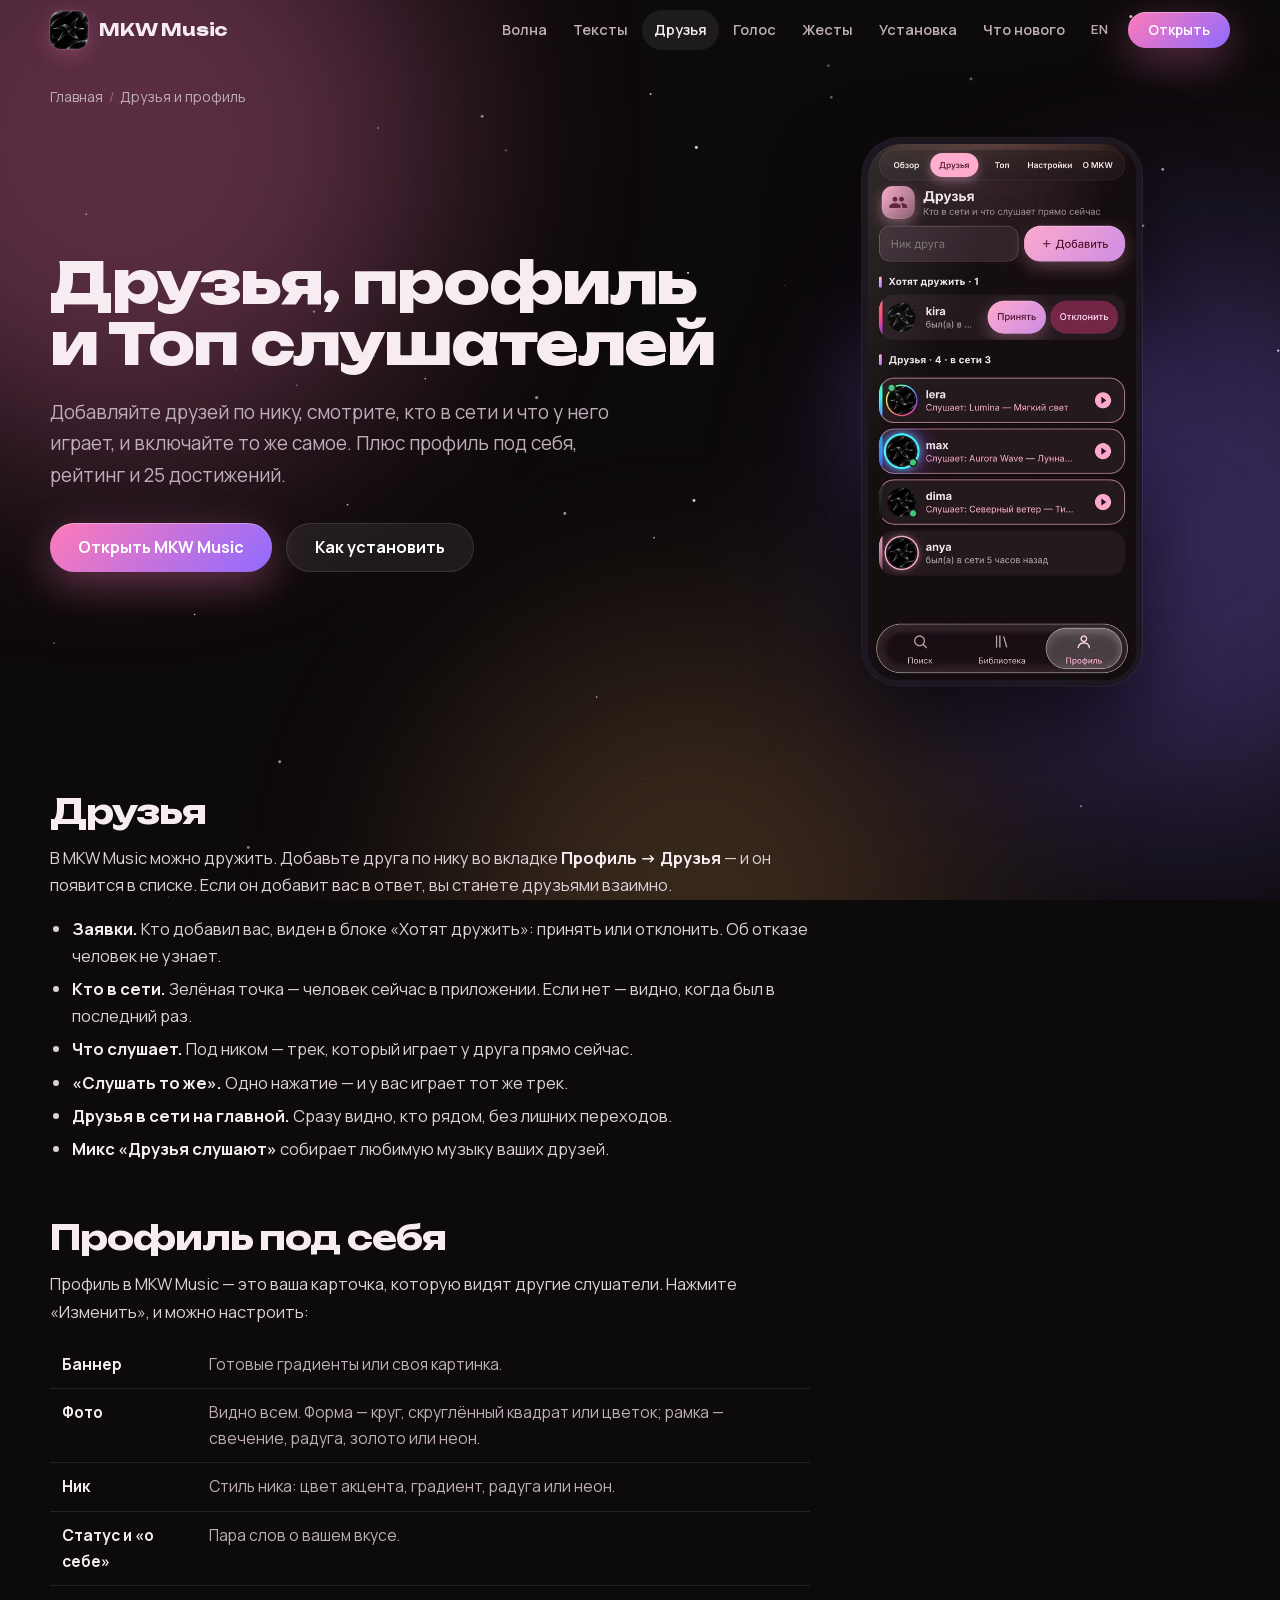
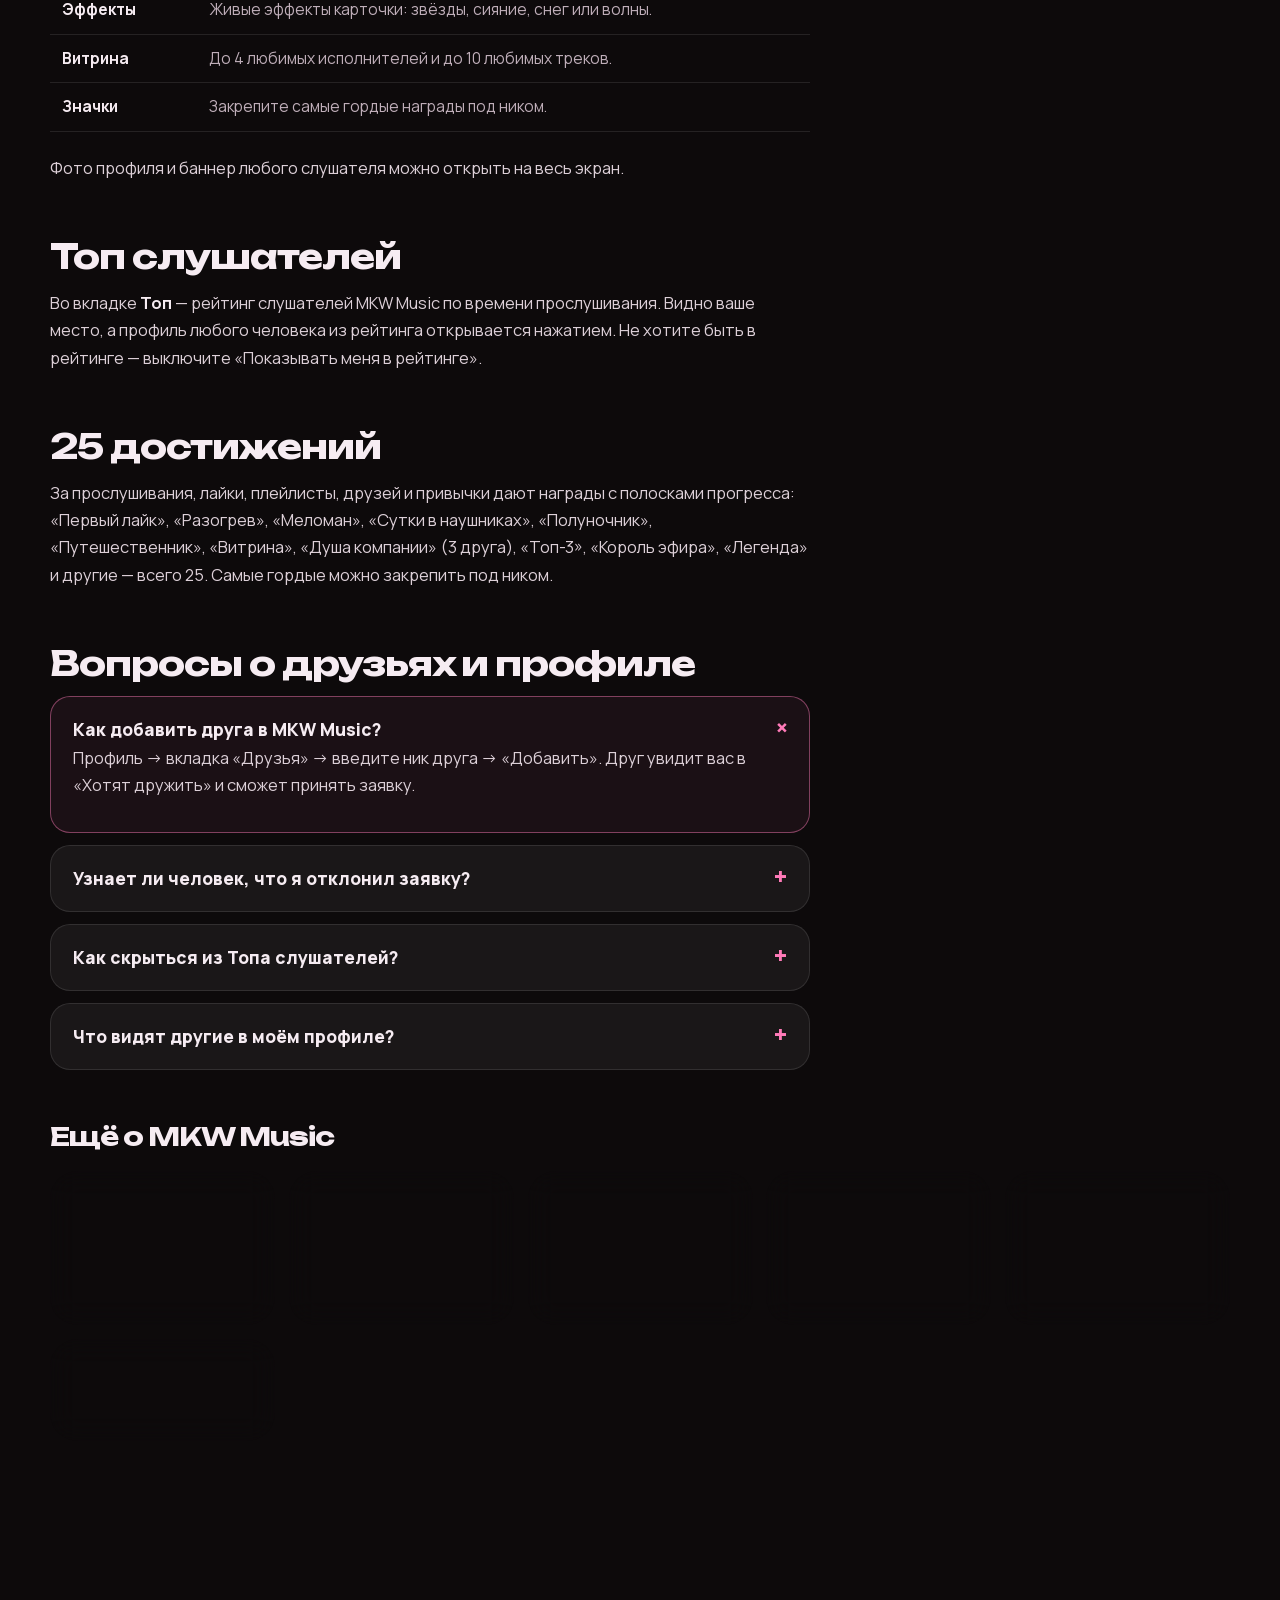
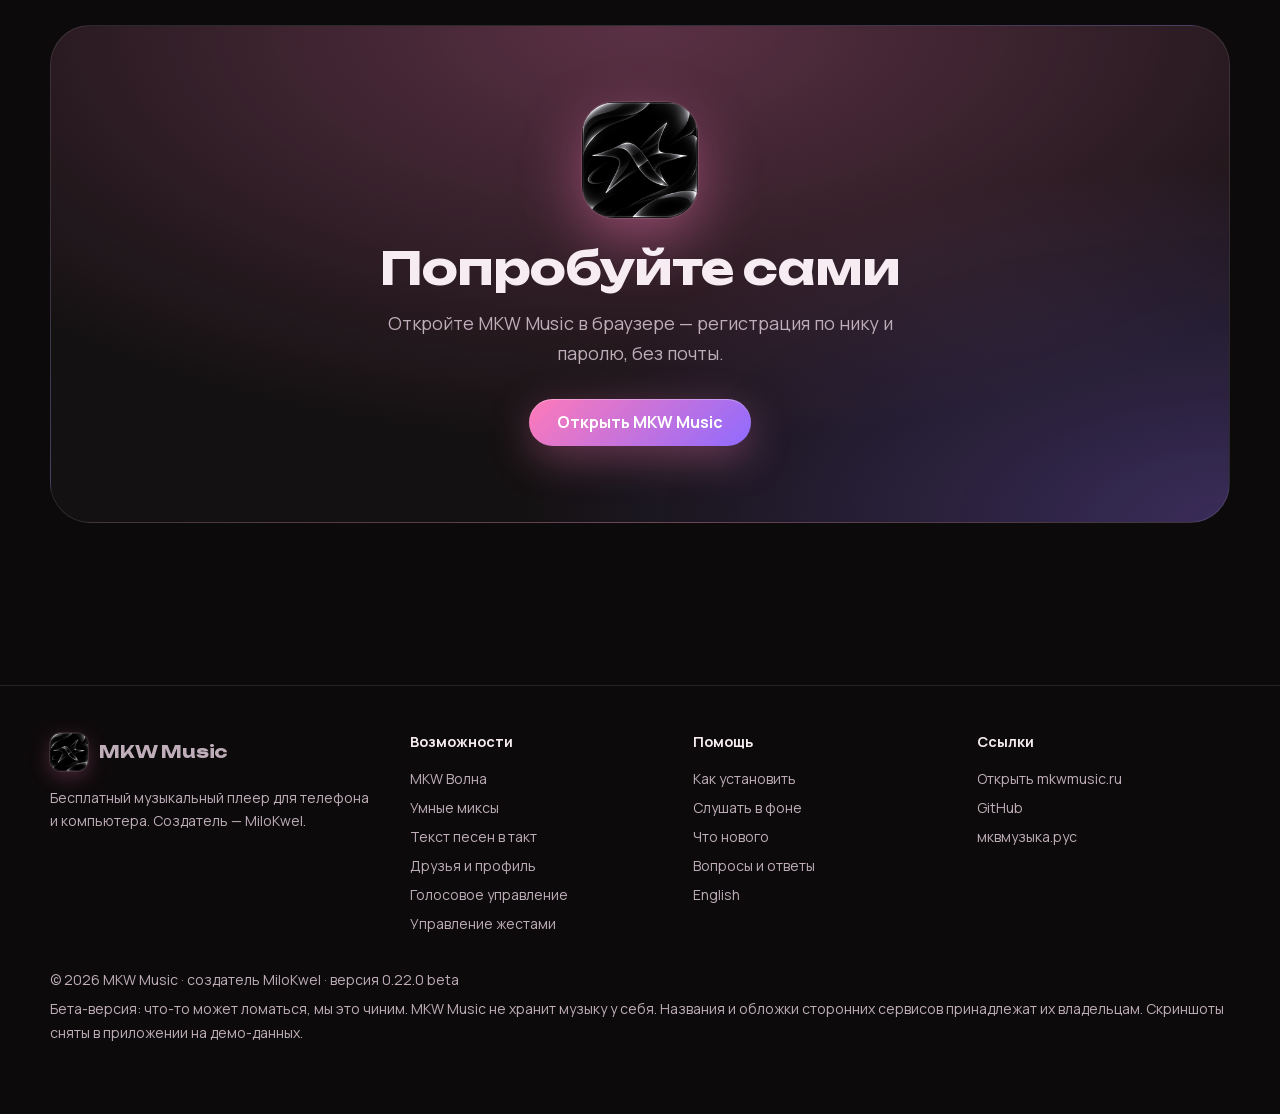
==== druzya/index.html @ 0c4b6061 "Промосайт под MKW Music 0.22: новые страницы, скриншоты и SEO - Главная переписана под версию 0.22: " ====
<!doctype html>
<html lang="ru">
<head>
<meta charset="utf-8">
<meta name="viewport" content="width=device-width,initial-scale=1,viewport-fit=cover">
<title>Друзья, профиль и Топ слушателей — слушайте вместе | MKW Music</title>
<meta name="description" content="Друзья в MKW Music: кто в сети и что слушает, «Слушать то же», заявки. Профиль с баннером, витриной и стилем ника, Топ слушателей и 25 достижений.">
<meta name="keywords" content="слушать музыку с друзьями, что слушают друзья, музыкальный профиль, рейтинг слушателей, достижения, MKW Music"><link rel="canonical" href="https://xn--80adpkcic0dzd.xn--p1acf/druzya/">
<meta name="robots" content="index,follow,max-image-preview:large,max-snippet:-1,max-video-preview:-1">
<meta name="author" content="MiloKwel">
<meta name="theme-color" content="#0d0a0b">
<meta name="color-scheme" content="dark">
<meta name="format-detection" content="telephone=no">
<meta property="og:type" content="article">
<meta property="og:site_name" content="MKW Music">
<meta property="og:title" content="Друзья, профиль и Топ слушателей — слушайте вместе | MKW Music">
<meta property="og:description" content="Друзья в MKW Music: кто в сети и что слушает, «Слушать то же», заявки. Профиль с баннером, витриной и стилем ника, Топ слушателей и 25 достижений.">
<meta property="og:url" content="https://xn--80adpkcic0dzd.xn--p1acf/druzya/">
<meta property="og:image" content="https://xn--80adpkcic0dzd.xn--p1acf/img/og.jpg">
<meta property="og:image:width" content="1200">
<meta property="og:image:height" content="630">
<meta property="og:image:alt" content="MKW Music — бесплатный музыкальный плеер">
<meta property="og:locale" content="ru_RU">
<meta name="twitter:card" content="summary_large_image">
<meta name="twitter:title" content="Друзья, профиль и Топ слушателей — слушайте вместе | MKW Music">
<meta name="twitter:description" content="Друзья в MKW Music: кто в сети и что слушает, «Слушать то же», заявки. Профиль с баннером, витриной и стилем ника, Топ слушателей и 25 достижений.">
<meta name="twitter:image" content="https://xn--80adpkcic0dzd.xn--p1acf/img/og.jpg">
<link rel="icon" href="/favicon.ico" sizes="48x48">
<link rel="icon" type="image/png" sizes="96x96" href="/img/fav-96.png">
<link rel="icon" type="image/png" sizes="192x192" href="/img/icon-192.png">
<link rel="apple-touch-icon" href="/apple-touch-icon.png">
<link rel="manifest" href="/site.webmanifest">
<link rel="preload" href="/fonts/unbounded-var.woff" as="font" type="font/woff" crossorigin>
<link rel="preload" href="/fonts/manrope-var.woff" as="font" type="font/woff" crossorigin>
<link rel="stylesheet" href="/site.css?v=3">
<script type="application/ld+json">{"@context":"https://schema.org","@graph":[{"@type":"Organization","@id":"https://mkwmusic.ru/#org","name":"MKW Music","alternateName":["МКВ Музыка","MKW Музыка"],"url":"https://mkwmusic.ru/","logo":{"@type":"ImageObject","url":"https://xn--80adpkcic0dzd.xn--p1acf/img/icon-512.png","width":512,"height":512},"sameAs":["https://xn--80adpkcic0dzd.xn--p1acf/","https://github.com/milokwela/MKW-Music"],"founder":{"@type":"Person","name":"MiloKwel"}},{"@type":"BreadcrumbList","itemListElement":[{"@type":"ListItem","position":1,"name":"Главная","item":"https://xn--80adpkcic0dzd.xn--p1acf/"},{"@type":"ListItem","position":2,"name":"Друзья и профиль","item":"https://xn--80adpkcic0dzd.xn--p1acf/druzya/"}]},{"@type":"WebPage","@id":"https://xn--80adpkcic0dzd.xn--p1acf/druzya/","url":"https://xn--80adpkcic0dzd.xn--p1acf/druzya/","name":"Друзья, профиль и Топ слушателей — слушайте вместе | MKW Music","inLanguage":"ru","isPartOf":{"@type":"WebSite","@id":"https://xn--80adpkcic0dzd.xn--p1acf/#site"},"about":{"@id":"https://mkwmusic.ru/#app"},"dateModified":"2026-11-02"},{"@type":"FAQPage","mainEntity":[{"@type":"Question","name":"Как добавить друга в MKW Music?","acceptedAnswer":{"@type":"Answer","text":"Профиль → вкладка «Друзья» → введите ник друга → «Добавить». Друг увидит вас в «Хотят дружить» и сможет принять заявку."}},{"@type":"Question","name":"Узнает ли человек, что я отклонил заявку?","acceptedAnswer":{"@type":"Answer","text":"Нет. Он просто пропадёт из ваших заявок."}},{"@type":"Question","name":"Как скрыться из Топа слушателей?","acceptedAnswer":{"@type":"Answer","text":"Во вкладке «Топ» выключите «Показывать меня в рейтинге»."}},{"@type":"Question","name":"Что видят другие в моём профиле?","acceptedAnswer":{"@type":"Answer","text":"Ник, фото, баннер, статус, «о себе», витрину любимых исполнителей и треков, статистику, награды, а также в сети ли вы и что слушаете. Лайки и история целиком не видны."}}]}]}</script>
</head>
<body>
<a class="skip" href="#content">К содержанию</a>
<canvas id="stars" aria-hidden="true"></canvas>
<div class="aurora" aria-hidden="true"><i></i><i></i><i></i></div>
<svg width="0" height="0" style="position:absolute" aria-hidden="true"><defs>
<symbol id="s-wave" viewBox="0 0 24 24"><path d="M3 12c2-5 4-5 6 0s4 5 6 0 4-5 6 0"/></symbol>
<symbol id="s-hand" viewBox="0 0 24 24"><path d="M8 13V5.5a1.5 1.5 0 0 1 3 0V11m0-4.5a1.5 1.5 0 0 1 3 0V11m0-3a1.5 1.5 0 0 1 3 0v6c0 4-2.5 6-5.5 6S6 18 5 15l-1-3a1.5 1.5 0 0 1 3-1l1 2"/></symbol>
<symbol id="s-search" viewBox="0 0 24 24"><circle cx="11" cy="11" r="6.5"/><path d="m16 16 5 5"/></symbol>
<symbol id="s-palette" viewBox="0 0 24 24"><path d="M12 3a9 9 0 1 0 0 18c1.5 0 2-1 1.5-2s0-2.5 1.5-2.5H17a4 4 0 0 0 4-4C21 6.5 17 3 12 3z"/><circle cx="7.5" cy="11" r="1"/><circle cx="11" cy="7.5" r="1"/><circle cx="15.5" cy="8.5" r="1"/></symbol>
<symbol id="s-heart" viewBox="0 0 24 24"><path d="M12 20s-8-4.8-8-10.5A4.5 4.5 0 0 1 12 7.3 4.5 4.5 0 0 1 20 9.5C20 15.2 12 20 12 20z"/></symbol>
<symbol id="s-heart-off" viewBox="0 0 24 24"><path d="M12 20s-8-4.8-8-10.5A4.5 4.5 0 0 1 12 7.3 4.5 4.5 0 0 1 20 9.5C20 15.2 12 20 12 20z"/><path d="M4 4l16 16"/></symbol>
<symbol id="s-next" viewBox="0 0 24 24"><path d="M6 5l9 7-9 7zM18 5v14"/></symbol>
<symbol id="s-prev" viewBox="0 0 24 24"><path d="M18 5l-9 7 9 7zM6 5v14"/></symbol>
<symbol id="s-up" viewBox="0 0 24 24"><path d="M7 11v9H4v-9zM7 11l4-7c1.5 0 2.5 1 2.5 2.5V9H19a2 2 0 0 1 2 2.3l-1 6A2 2 0 0 1 18 19H7"/></symbol>
<symbol id="s-down" viewBox="0 0 24 24"><path d="M7 13V4H4v9zM7 13l4 7c1.5 0 2.5-1 2.5-2.5V15H19a2 2 0 0 0 2-2.3l-1-6A2 2 0 0 0 18 5H7"/></symbol>
<symbol id="s-pause" viewBox="0 0 24 24"><path d="M8 5v14M16 5v14"/></symbol>
<symbol id="s-play" viewBox="0 0 24 24"><path d="M7 4.5l12 7.5-12 7.5z"/></symbol>
<symbol id="s-volm" viewBox="0 0 24 24"><path d="M4 9v6h4l5 4V5L8 9zM17 9.5a4 4 0 0 1 0 5"/></symbol>
<symbol id="s-volp" viewBox="0 0 24 24"><path d="M4 9v6h4l5 4V5L8 9zM16.5 8a5.5 5.5 0 0 1 0 8M19 5.5a9 9 0 0 1 0 13"/></symbol>
<symbol id="s-mic" viewBox="0 0 24 24"><rect x="9" y="3" width="6" height="12" rx="3"/><path d="M5 11a7 7 0 0 0 14 0M12 18v3"/></symbol>
<symbol id="s-user" viewBox="0 0 24 24"><circle cx="12" cy="8" r="4"/><path d="M4 21c1-4.5 4-6 8-6s7 1.5 8 6"/></symbol>
<symbol id="s-users" viewBox="0 0 24 24"><circle cx="9" cy="8" r="3.5"/><path d="M2.5 20c.8-3.8 3.3-5.5 6.5-5.5s5.7 1.7 6.5 5.5"/><circle cx="17" cy="9" r="2.8"/><path d="M16.5 14.5c2.8.2 4.4 1.9 5 5"/></symbol>
<symbol id="s-text" viewBox="0 0 24 24"><path d="M4 6h16M4 11h16M4 16h10"/><circle cx="18.5" cy="17.5" r="2.5"/><path d="M21 17.5V10"/></symbol>
<symbol id="s-trophy" viewBox="0 0 24 24"><path d="M8 4h8v5a4 4 0 0 1-8 0zM8 6H5a3 3 0 0 0 3 4M16 6h3a3 3 0 0 1-3 4M12 13v4M8.5 20h7M10 17h4"/></symbol>
<symbol id="s-sparkle" viewBox="0 0 24 24"><path d="M12 3l1.8 5.2L19 10l-5.2 1.8L12 17l-1.8-5.2L5 10l5.2-1.8zM19 16l.8 2.2L22 19l-2.2.8L19 22l-.8-2.2L16 19l2.2-.8z"/></symbol>
<symbol id="s-moon" viewBox="0 0 24 24"><path d="M20 14.5A8.5 8.5 0 1 1 9.5 4a7 7 0 0 0 10.5 10.5z"/></symbol>
<symbol id="s-voice" viewBox="0 0 24 24"><path d="M4 10v4M8 7v10M12 4v16M16 7v10M20 10v4"/></symbol>
<symbol id="s-share" viewBox="0 0 24 24"><circle cx="18" cy="5" r="2.5"/><circle cx="6" cy="12" r="2.5"/><circle cx="18" cy="19" r="2.5"/><path d="M8.2 10.8l7.6-4.4M8.2 13.2l7.6 4.4"/></symbol>
<symbol id="s-copy" viewBox="0 0 24 24"><rect x="8" y="8" width="12" height="12" rx="2.5"/><path d="M16 8V6a2 2 0 0 0-2-2H6a2 2 0 0 0-2 2v8a2 2 0 0 0 2 2h2"/></symbol>
<symbol id="s-down2" viewBox="0 0 24 24"><path d="M12 4v11M7 11l5 5 5-5M5 20h14"/></symbol>
<symbol id="s-arrow" viewBox="0 0 24 24"><path d="M5 12h14M13 6l6 6-6 6"/></symbol>
<symbol id="s-phone" viewBox="0 0 24 24"><rect x="6.5" y="2.5" width="11" height="19" rx="3"/><path d="M10.5 18.5h3"/></symbol>
<symbol id="s-desk" viewBox="0 0 24 24"><rect x="3" y="4" width="18" height="12" rx="2"/><path d="M8 20h8M12 16v4"/></symbol>
<symbol id="s-shazam" viewBox="0 0 24 24"><circle cx="12" cy="12" r="9"/><path d="M9 9.5c0-1.5 1.3-2.5 3-2.5M15 14.5c0 1.5-1.3 2.5-3 2.5M8 12h8"/></symbol>
<symbol id="s-bolt" viewBox="0 0 24 24"><path d="M13 3L5 13.5h6L10 21l8-10.5h-6z"/></symbol>
</defs></svg>
<header class="top" id="top">
  <div class="wrap bar">
    <a class="brand" href="/"><img src="/img/logo-128.webp" alt="" width="38" height="38">MKW Music</a>
    <button class="burger" type="button" aria-label="Меню" aria-expanded="false" aria-controls="mainnav"><svg viewBox="0 0 24 24"><path d="M4 7h16M4 12h16M4 17h16"/></svg></button>
    <nav class="main" id="mainnav" aria-label="Разделы"><a href="/volna/" class="">Волна</a><a href="/teksty-pesen/" class="">Тексты</a><a href="/druzya/" class="" aria-current=page>Друзья</a><a href="/golos/" class="hide-md">Голос</a><a href="/zhesty/" class="hide-md">Жесты</a><a href="/ustanovka/" class="">Установка</a><a href="/novoe/" class="">Что нового</a><a class="lang" href="/en/" hreflang="en" lang="en">EN</a><a class="btn sm" href="https://mkwmusic.ru">Открыть</a></nav>
  </div>
</header>
<main id="content">
<div class="wrap"><ol class="crumbs"><li><a href="/">Главная</a></li><li aria-current="page">Друзья и профиль</li></ol>
<div class="phero"><div><h1>Друзья, профиль и Топ слушателей</h1><p class="lead">Добавляйте друзей по нику, смотрите, кто в сети и что у него играет, и включайте то же самое. Плюс профиль под себя, рейтинг и 25 достижений.</p>
<div class="cta"><a class="btn" href="https://mkwmusic.ru">Открыть MKW Music</a><a class="btn ghost" href="/ustanovka/">Как установить</a></div></div>
<div class="vis"><div class="glow"></div><div class="ph "><img src="/img/friends.webp" alt="Друзья в MKW Music: заявки, кто в сети и что слушает" width="480" height="960" fetchpriority="high"></div></div></div>
<div class="prose">
<h2>Друзья</h2>
<p>В MKW Music можно дружить. Добавьте друга по нику во вкладке <b>Профиль → Друзья</b> — и он появится в списке. Если он добавит вас в ответ, вы станете друзьями взаимно.</p>
<ul>
<li><b>Заявки.</b> Кто добавил вас, виден в блоке «Хотят дружить»: принять или отклонить. Об отказе человек не узнает.</li>
<li><b>Кто в сети.</b> Зелёная точка — человек сейчас в приложении. Если нет — видно, когда был в последний раз.</li>
<li><b>Что слушает.</b> Под ником — трек, который играет у друга прямо сейчас.</li>
<li><b>«Слушать то же».</b> Одно нажатие — и у вас играет тот же трек.</li>
<li><b>Друзья в сети на главной.</b> Сразу видно, кто рядом, без лишних переходов.</li>
<li><b>Микс «Друзья слушают»</b> собирает любимую музыку ваших друзей.</li>
</ul>

<h2 id="profil">Профиль под себя</h2>
<p>Профиль в MKW Music — это ваша карточка, которую видят другие слушатели. Нажмите «Изменить», и можно настроить:</p>
<table><tbody>
<tr><td><b>Баннер</b></td><td>Готовые градиенты или своя картинка.</td></tr>
<tr><td><b>Фото</b></td><td>Видно всем. Форма — круг, скруглённый квадрат или цветок; рамка — свечение, радуга, золото или неон.</td></tr>
<tr><td><b>Ник</b></td><td>Стиль ника: цвет акцента, градиент, радуга или неон.</td></tr>
<tr><td><b>Статус и «о себе»</b></td><td>Пара слов о вашем вкусе.</td></tr>
<tr><td><b>Эффекты</b></td><td>Живые эффекты карточки: звёзды, сияние, снег или волны.</td></tr>
<tr><td><b>Витрина</b></td><td>До 4 любимых исполнителей и до 10 любимых треков.</td></tr>
<tr><td><b>Значки</b></td><td>Закрепите самые гордые награды под ником.</td></tr>
</tbody></table>
<p>Фото профиля и баннер любого слушателя можно открыть на весь экран.</p>

<h2 id="top">Топ слушателей</h2>
<p>Во вкладке <b>Топ</b> — рейтинг слушателей MKW Music по времени прослушивания. Видно ваше место, а профиль любого человека из рейтинга открывается нажатием. Не хотите быть в рейтинге — выключите «Показывать меня в рейтинге».</p>

<h2 id="dostizheniya">25 достижений</h2>
<p>За прослушивания, лайки, плейлисты, друзей и привычки дают награды с полосками прогресса: «Первый лайк», «Разогрев», «Меломан», «Сутки в наушниках», «Полуночник», «Путешественник», «Витрина», «Душа компании» (3 друга), «Топ-3», «Король эфира», «Легенда» и другие — всего 25. Самые гордые можно закрепить под ником.</p>

<h2>Вопросы о друзьях и профиле</h2>
<details open><summary>Как добавить друга в MKW Music?</summary><p>Профиль → вкладка «Друзья» → введите ник друга → «Добавить». Друг увидит вас в «Хотят дружить» и сможет принять заявку.</p></details>
<details><summary>Узнает ли человек, что я отклонил заявку?</summary><p>Нет. Он просто пропадёт из ваших заявок.</p></details>
<details><summary>Как скрыться из Топа слушателей?</summary><p>Во вкладке «Топ» выключите «Показывать меня в рейтинге».</p></details>
<details><summary>Что видят другие в моём профиле?</summary><p>Ник, фото, баннер, статус, «о себе», витрину любимых исполнителей и треков, статистику, награды, а также в сети ли вы и что слушаете. Лайки и история целиком не видны.</p></details></div></div>
<section style="padding-top:40px"><div class="wrap"><h2 style="font-size:26px">Ещё о MKW Music</h2><div class="rel"><a class="card" href="/volna/"><h3>MKW Волна</h3><p>Бесконечная музыка под ваш вкус и умные миксы</p></a><a class="card" href="/teksty-pesen/"><h3>Текст песен в такт</h3><p>Строки идут вместе с музыкой</p></a><a class="card" href="/golos/"><h3>Голосовое управление</h3><p>«MKW, следующая» — и трек переключён</p></a><a class="card" href="/zhesty/"><h3>Жесты</h3><p>Девять жестов камерой, без касаний</p></a><a class="card" href="/ustanovka/"><h3>Установка</h3><p>Android, iPhone и компьютер за минуту</p></a><a class="card" href="/novoe/"><h3>Что нового</h3><p>История всех обновлений</p></a></div></div></section>
<section><div class="wrap"><div class="final rv">
<img src="/img/icon-192.png" alt="Логотип MKW Music" width="116" height="116" loading="lazy">
<h2>Попробуйте сами</h2><p>Откройте MKW Music в браузере — регистрация по нику и паролю, без почты.</p>
<a class="btn" href="https://mkwmusic.ru">Открыть MKW Music</a></div></div></section>
</main>
<footer><div class="wrap">
  <div class="fgrid">
    <div><a class="brand" href="/"><img src="/img/logo-128.webp" alt="" width="38" height="38" loading="lazy">MKW Music</a>
      <div>Бесплатный музыкальный плеер для телефона и компьютера. Создатель — MiloKwel.</div></div>
    <div><b>Возможности</b><a href="/volna/">MKW Волна</a><a href="/volna/#miksy">Умные миксы</a><a href="/teksty-pesen/">Текст песен в такт</a><a href="/druzya/">Друзья и профиль</a><a href="/golos/">Голосовое управление</a><a href="/zhesty/">Управление жестами</a></div>
    <div><b>Помощь</b><a href="/ustanovka/">Как установить</a><a href="/ustanovka/#fon">Слушать в фоне</a><a href="/novoe/">Что нового</a><a href="/#faq">Вопросы и ответы</a><a href="/en/" hreflang="en" lang="en">English</a></div>
    <div><b>Ссылки</b><a href="https://mkwmusic.ru">Открыть mkwmusic.ru</a><a href="https://github.com/milokwela/MKW-Music" rel="noopener">GitHub</a><a href="/">мквмузыка.рус</a></div>
  </div>
  <div>© 2026 MKW Music · создатель MiloKwel · версия 0.22.0 beta</div>
  <div style="margin-top:6px">Бета-версия: что-то может ломаться, мы это чиним. MKW Music не хранит музыку у себя. Названия и обложки сторонних сервисов принадлежат их владельцам. Скриншоты сняты в приложении на демо-данных.</div>
</div></footer>
<script src="/site.js?v=3" defer></script>
</body>
</html>
---- site.css ----
@font-face{font-family:"Unbounded";src:url(/fonts/unbounded-var.woff) format("woff");font-weight:500 800;font-display:swap}
@font-face{font-family:"Manrope";src:url(/fonts/manrope-var.woff) format("woff");font-weight:400 800;font-display:swap}
:root{--bg:#0d0a0b;--bg2:#141016;--card:rgba(255,255,255,.055);--line:rgba(255,255,255,.1);--tx:#f6ecf2;--mut:#bfaeb9;--p:#ff7ab8;--p2:#8f6bff;--p3:#ffb36b;--ok:#52e0a0;--r:28px;--hd:"Unbounded","Manrope",system-ui,sans-serif;--bd:"Manrope",system-ui,-apple-system,"Segoe UI",Roboto,sans-serif}
*{box-sizing:border-box}
html{scroll-behavior:smooth;overflow-x:clip;scroll-padding-top:80px}
body{margin:0;background:var(--bg);color:var(--tx);font:16.5px/1.65 var(--bd);overflow-x:clip;-webkit-font-smoothing:antialiased;text-rendering:optimizeLegibility}
a{color:inherit}img{max-width:100%;display:block;height:auto}
::selection{background:rgba(255,122,184,.4)}
:focus-visible{outline:2px solid var(--p);outline-offset:3px;border-radius:8px}
.skip{position:absolute;left:-999px;top:8px;z-index:99;padding:10px 16px;border-radius:12px;background:var(--p);color:#1a0b12;font-weight:700}
.skip:focus{left:16px}
.wrap{width:min(1180px,100% - 32px);margin:0 auto}
#stars{position:fixed;inset:0;z-index:-2;width:100%;height:100%;pointer-events:none}
.aurora{position:fixed;inset:0;z-index:-1;overflow:hidden;pointer-events:none}
.aurora i{position:absolute;border-radius:50%;filter:blur(110px);opacity:.32;animation:drift 22s ease-in-out infinite}
.aurora i:nth-child(1){width:640px;height:640px;background:var(--p);left:-200px;top:-180px}
.aurora i:nth-child(2){width:560px;height:560px;background:var(--p2);right:-180px;top:28vh;animation-delay:-8s}
.aurora i:nth-child(3){width:520px;height:520px;background:var(--p3);left:34vw;bottom:-260px;opacity:.18;animation-delay:-14s}
@keyframes drift{50%{transform:translate(60px,-70px) scale(1.15)}}

/* шапка */
header.top{position:sticky;top:0;z-index:30;padding:10px 0;transition:background .3s,border-color .3s;border-bottom:1px solid transparent}
header.top.scrolled,header.top.open{background:rgba(13,10,11,.72);backdrop-filter:blur(18px) saturate(1.5);-webkit-backdrop-filter:blur(18px) saturate(1.5);border-color:var(--line)}
.bar{display:flex;align-items:center;justify-content:space-between;gap:12px}
.brand{display:flex;align-items:center;gap:11px;font-family:var(--hd);font-weight:700;font-size:17px;letter-spacing:-.2px;text-decoration:none;white-space:nowrap}
.brand img{width:38px;height:38px;border-radius:11px;box-shadow:0 0 0 1px var(--line),0 6px 20px rgba(255,122,184,.25)}
nav.main{display:flex;align-items:center;gap:2px}
nav.main a{padding:8px 12px;border-radius:999px;color:var(--mut);text-decoration:none;font-size:14.5px;font-weight:600;transition:background .2s,color .2s;white-space:nowrap}
nav.main a:hover,nav.main a[aria-current=page]{background:rgba(255,255,255,.07);color:var(--tx)}
nav.main a.lang{font-size:13px;letter-spacing:.5px}
.burger{display:none;width:44px;height:44px;border-radius:14px;border:1px solid var(--line);background:rgba(255,255,255,.05);color:var(--tx);align-items:center;justify-content:center;cursor:pointer}
.burger svg{width:22px;height:22px;stroke:currentColor;stroke-width:2;fill:none;stroke-linecap:round}
.btn{display:inline-flex;align-items:center;justify-content:center;gap:10px;padding:14px 28px;border-radius:999px;border:0;background:linear-gradient(135deg,var(--p),var(--p2));color:#fff;font:700 16px/1.2 var(--bd);text-decoration:none;cursor:pointer;box-shadow:0 12px 40px rgba(255,122,184,.35),inset 0 1px 0 rgba(255,255,255,.3);transition:transform .25s cubic-bezier(.3,1.4,.5,1),box-shadow .25s;position:relative;overflow:hidden}
nav.main a.btn{color:#fff;padding:10px 20px;margin-left:6px}
.btn::after{content:"";position:absolute;inset:0;background:linear-gradient(110deg,transparent 30%,rgba(255,255,255,.35) 50%,transparent 70%);transform:translateX(-120%);transition:transform .7s}
.btn:hover{transform:translateY(-3px) scale(1.03);box-shadow:0 18px 50px rgba(255,122,184,.5),inset 0 1px 0 rgba(255,255,255,.3)}
.btn:hover::after{transform:translateX(120%)}
.btn.ghost{background:rgba(255,255,255,.07);border:1px solid var(--line);box-shadow:none}
.btn.sm{padding:10px 20px;font-size:14px}
.btn svg{width:20px;height:20px;fill:none;stroke:currentColor;stroke-width:2;stroke-linecap:round;stroke-linejoin:round}

/* первый экран */
.hero{display:grid;grid-template-columns:1.05fr .95fr;gap:30px;align-items:center;padding:40px 0 70px;min-height:calc(100vh - 64px)}
.tag{display:inline-flex;align-items:center;gap:10px;padding:7px 16px;border-radius:999px;border:1px solid var(--line);background:rgba(255,255,255,.05);color:var(--mut);font-size:13.5px;font-weight:600;margin-bottom:22px;text-decoration:none}
.tag b{width:8px;height:8px;border-radius:50%;background:var(--ok);animation:ping 2s infinite;flex:none}
a.tag:hover{border-color:rgba(255,122,184,.5);color:var(--tx)}
@keyframes ping{0%{box-shadow:0 0 0 0 rgba(82,224,160,.7)}70%,100%{box-shadow:0 0 0 10px rgba(82,224,160,0)}}
h1,h2,h3{font-family:var(--hd);font-weight:700}
h1{font-size:clamp(32px,5vw,60px);line-height:1.06;margin:0 0 22px;letter-spacing:-1.5px;font-weight:800}
.g{background:linear-gradient(110deg,var(--p),var(--p3),var(--p2),var(--p));background-size:250% 100%;-webkit-background-clip:text;background-clip:text;color:transparent;animation:shine 7s linear infinite}
@keyframes shine{to{background-position:250% 0}}
.lead{font-size:19px;color:var(--mut);max-width:580px;margin:0}
.cta{display:flex;gap:14px;flex-wrap:wrap;margin-top:32px}
.facts{display:flex;gap:30px;flex-wrap:wrap;margin-top:40px}
.fact b{display:block;font-family:var(--hd);font-size:32px;line-height:1.1;background:linear-gradient(120deg,var(--p),var(--p3));-webkit-background-clip:text;background-clip:text;color:transparent}
.fact span{font-size:13.5px;color:var(--mut)}
.stage{position:relative;height:620px}
.glow{position:absolute;left:50%;top:50%;width:420px;height:420px;margin:-210px 0 0 -210px;border-radius:50%;background:radial-gradient(circle,rgba(255,122,184,.55),rgba(143,107,255,.25) 50%,transparent 70%);filter:blur(30px);animation:breathe 6s ease-in-out infinite;pointer-events:none}
@keyframes breathe{50%{transform:scale(1.18);opacity:.8}}
.ph{position:absolute;width:250px;border-radius:38px;border:6px solid #1d1721;background:#000;box-shadow:0 40px 90px rgba(0,0,0,.65),0 0 0 1px var(--line);overflow:hidden;transition:transform .5s cubic-bezier(.2,.8,.2,1)}
.ph img{width:100%;aspect-ratio:1/2;object-fit:cover}
.ph::after{content:"";position:absolute;inset:0;background:linear-gradient(115deg,rgba(255,255,255,.12),transparent 32%);pointer-events:none}
.stage .a{left:2%;top:80px;rotate:-8deg;animation:bob 8s ease-in-out infinite}
.stage .b{left:50%;margin-left:-125px;top:10px;z-index:3;animation:bob 8s ease-in-out -3s infinite}
.stage .c{right:2%;top:100px;rotate:8deg;animation:bob 8s ease-in-out -6s infinite}
@keyframes bob{50%{translate:0 -16px}}
.chip{position:absolute;z-index:5;padding:10px 16px;border-radius:18px;background:rgba(20,15,22,.74);border:1px solid var(--line);backdrop-filter:blur(14px);-webkit-backdrop-filter:blur(14px);font-size:14px;font-weight:700;box-shadow:0 14px 40px rgba(0,0,0,.45);animation:bob 6s ease-in-out infinite;white-space:nowrap}
.chip.c1{left:-2%;top:30px}.chip.c2{right:-2%;bottom:140px;animation-delay:-2s}.chip.c3{left:6%;bottom:60px;animation-delay:-4s}
.chip i{display:inline-block;width:8px;height:8px;border-radius:50%;background:var(--p);margin-right:8px}
.marq{border-block:1px solid var(--line);background:rgba(255,255,255,.03);overflow:hidden;padding:16px 0}
.marq div{display:flex;gap:52px;width:max-content;animation:marq 46s linear infinite}
.marq span{font-family:var(--hd);font-size:19px;font-weight:600;color:var(--mut);white-space:nowrap;display:flex;align-items:center;gap:52px}
.marq span::after{content:"";width:8px;height:8px;border-radius:50%;background:linear-gradient(135deg,var(--p),var(--p2))}
@keyframes marq{to{transform:translateX(-50%)}}

/* секции */
section{padding:92px 0}
.eyebrow{display:inline-block;font-size:12.5px;letter-spacing:2px;text-transform:uppercase;color:var(--p);font-weight:800;margin-bottom:12px}
h2{font-size:clamp(27px,4vw,46px);line-height:1.12;margin:0 0 16px;letter-spacing:-1px}
h3{letter-spacing:-.3px}
.sub{color:var(--mut);max-width:700px;margin:0 0 40px;font-size:18px}
.center{text-align:center}.center .sub{margin-left:auto;margin-right:auto}
.grid{display:grid;grid-template-columns:repeat(auto-fit,minmax(255px,1fr));gap:18px}
.card{position:relative;display:block;background:linear-gradient(160deg,rgba(255,255,255,.08),rgba(255,255,255,.025));border:1px solid var(--line);border-radius:var(--r);padding:26px;backdrop-filter:blur(14px);-webkit-backdrop-filter:blur(14px);transition:transform .35s cubic-bezier(.2,.8,.2,1),border-color .3s,box-shadow .3s;overflow:hidden;text-decoration:none}
.card::before{content:"";position:absolute;inset:-1px;background:radial-gradient(400px circle at var(--mx,50%) var(--my,0%),rgba(255,122,184,.18),transparent 45%);opacity:0;transition:opacity .3s;pointer-events:none}
.card:hover{transform:translateY(-6px);border-color:rgba(255,122,184,.5);box-shadow:0 24px 60px rgba(0,0,0,.4)}
.card:hover::before{opacity:1}
a.card h3::after{content:" →";color:var(--p);opacity:0;transition:opacity .25s}
a.card:hover h3::after{opacity:1}
.ic{width:52px;height:52px;border-radius:16px;display:grid;place-items:center;margin-bottom:16px;background:linear-gradient(135deg,rgba(255,122,184,.28),rgba(143,107,255,.28));border:1px solid var(--line)}
.sv{width:26px;height:26px;fill:none;stroke:var(--p);stroke-width:1.8;stroke-linecap:round;stroke-linejoin:round}
.card h3{margin:0 0 8px;font-size:19px}.card p{margin:0;color:var(--mut);font-size:15.5px}
.badge{display:inline-block;margin-left:6px;padding:2px 8px;border-radius:999px;font:700 11px/1.5 var(--bd);letter-spacing:.5px;background:rgba(255,179,107,.18);color:var(--p3);vertical-align:3px;text-transform:uppercase}
.split{display:grid;grid-template-columns:1fr 1fr;gap:64px;align-items:center}
.split.rev .vis{order:-1}
.list{padding:0;margin:22px 0 0;list-style:none}
.list li{padding:10px 0 10px 32px;position:relative;color:var(--mut)}
.list li b{color:var(--tx)}
.list li::before{content:"";position:absolute;left:4px;top:20px;width:10px;height:10px;border-radius:50%;background:linear-gradient(135deg,var(--p),var(--p2));box-shadow:0 0 14px rgba(255,122,184,.7)}
.more{display:inline-flex;align-items:center;gap:8px;margin-top:26px;color:var(--p);font-weight:700;text-decoration:none;border-bottom:1px solid rgba(255,122,184,.35);padding-bottom:2px}
.more:hover{border-color:var(--p)}
.vis{display:flex;justify-content:center;position:relative;min-height:300px}
.vis .ph{position:relative;width:280px}
.vis .glow{width:360px;height:360px;margin:-180px 0 0 -180px}
.duo{display:flex;justify-content:center;align-items:flex-start;position:relative}
.duo .ph{position:relative;width:240px}
.duo .ph+.ph{margin-left:-40px;margin-top:60px;rotate:6deg}
.duo .ph:first-of-type{rotate:-5deg;z-index:2}
.eq{display:inline-flex;gap:5px;height:30px;align-items:flex-end;margin-left:14px;vertical-align:middle}
.eq i{width:6px;background:linear-gradient(180deg,var(--p),var(--p2));border-radius:3px;animation:eq 1.1s ease-in-out infinite}
.eq i:nth-child(2){animation-delay:-.3s}.eq i:nth-child(3){animation-delay:-.6s}.eq i:nth-child(4){animation-delay:-.15s}.eq i:nth-child(5){animation-delay:-.45s}
@keyframes eq{0%,100%{height:8px}50%{height:30px}}
.gest{display:grid;grid-template-columns:repeat(3,1fr);gap:12px;margin-top:6px}
.gi{border:1px solid var(--line);border-radius:22px;padding:18px 10px;text-align:center;background:rgba(255,255,255,.04);transition:transform .3s,border-color .3s,background .3s}
.gi:hover{transform:translateY(-5px) scale(1.03);border-color:rgba(255,122,184,.55);background:rgba(255,122,184,.08)}
.gi .sv{width:32px;height:32px;margin:0 auto 10px;display:block;animation:wiggle 3.2s ease-in-out infinite}
.gi:nth-child(2n) .sv{animation-delay:-1s}.gi:nth-child(3n) .sv{animation-delay:-2s}
@keyframes wiggle{0%,100%{transform:rotate(-6deg) scale(1)}50%{transform:rotate(8deg) scale(1.15)}}
.gi b{display:block;font-size:15px}.gi span{font-size:13px;color:var(--mut)}
.say{display:flex;flex-wrap:wrap;gap:10px;margin-top:22px}
.say span{padding:9px 16px;border-radius:999px;border:1px solid var(--line);background:rgba(255,255,255,.05);font-weight:600;font-size:14.5px}
.say span::before{content:"«";color:var(--p)}.say span::after{content:"»";color:var(--p)}
.gal{display:flex;gap:24px;overflow-x:auto;scroll-snap-type:x mandatory;padding:20px 16px 40px;scrollbar-width:thin;scrollbar-color:var(--p) transparent;-webkit-overflow-scrolling:touch}
@media(min-width:1212px){.gal{padding-left:calc((100vw - 1180px)/2);padding-right:calc((100vw - 1180px)/2)}}
.slide{flex:none;width:236px;scroll-snap-align:center;text-align:center;margin:0}
.slide .ph{position:relative;width:236px}
.slide:hover .ph{transform:translateY(-10px) rotate(-1.5deg)}
.slide figcaption{margin:16px 0 0;font-weight:800}.slide small{display:block;color:var(--mut);font-weight:500;font-size:13.5px}
.gal-nav{display:flex;gap:10px;justify-content:flex-end;margin-top:-8px}
.gal-nav button{width:46px;height:46px;border-radius:50%;border:1px solid var(--line);background:rgba(255,255,255,.06);color:var(--tx);font-size:20px;cursor:pointer}
.gal-nav button:hover{border-color:var(--p)}
.themes{display:flex;justify-content:center;gap:34px;flex-wrap:wrap}
.themes figure{margin:0;text-align:center;transition:transform .4s}
.themes figure:nth-child(1){transform:rotate(-4deg)}.themes figure:nth-child(3){transform:rotate(4deg)}
.themes figure:hover{transform:translateY(-12px) rotate(0)}
.themes .ph{position:relative;width:220px}
.themes figcaption{margin:14px 0 0;font-weight:800}
.win{max-width:1060px;margin:0 auto;border-radius:20px;overflow:hidden;border:1px solid var(--line);background:#16101a;box-shadow:0 50px 120px rgba(0,0,0,.65),0 0 100px rgba(255,122,184,.12);transition:transform .4s cubic-bezier(.2,.8,.2,1)}
.win .tb{display:flex;align-items:center;gap:8px;padding:12px 16px;background:#1d1621;border-bottom:1px solid var(--line)}
.win .tb i{width:12px;height:12px;border-radius:50%;background:#ff5f57;flex:none}.win .tb i:nth-child(2){background:#febc2e}.win .tb i:nth-child(3){background:#28c840}
.win .tb span{margin-left:14px;flex:1;max-width:340px;padding:5px 14px;border-radius:999px;background:rgba(255,255,255,.07);font-size:13px;color:var(--mut)}
.win img{width:100%;aspect-ratio:1366/820;object-fit:cover}
.tabs{display:flex;justify-content:center;gap:8px;flex-wrap:wrap;margin:0 0 26px}
.tabs button{padding:10px 18px;border-radius:999px;border:1px solid var(--line);background:rgba(255,255,255,.05);color:var(--mut);font:700 14.5px var(--bd);cursor:pointer;transition:.2s}
.tabs button[aria-selected=true]{background:linear-gradient(135deg,var(--p),var(--p2));color:#fff;border-color:transparent}
.steps{counter-reset:s}
.steps .card{padding-top:34px}
.steps .card::after{counter-increment:s;content:counter(s);position:absolute;right:20px;top:4px;font:800 80px/1 var(--hd);color:rgba(255,255,255,.05)}
.steps .card a{color:var(--p)}
details{border:1px solid var(--line);border-radius:20px;padding:18px 22px;background:var(--card);margin-bottom:12px;transition:border-color .3s,background .3s}
details[open]{border-color:rgba(255,122,184,.45);background:rgba(255,122,184,.06)}
summary{cursor:pointer;font-weight:800;font-size:17.5px;list-style:none;display:flex;justify-content:space-between;gap:16px}
summary::-webkit-details-marker{display:none}
summary::after{content:"+";font-size:24px;line-height:1;color:var(--p);transition:transform .3s;flex:none}
details[open] summary::after{transform:rotate(45deg)}
details p{color:var(--mut);margin:12px 0 0}
details p a{color:var(--p)}

/* что нового */
.tl{position:relative;margin:0;padding:0;list-style:none}
.tl>li{position:relative;padding:0 0 30px 34px}
.tl>li::before{content:"";position:absolute;left:7px;top:10px;bottom:-10px;width:2px;background:linear-gradient(var(--p),rgba(143,107,255,.2))}
.tl>li:last-child::before{display:none}
.tl>li::after{content:"";position:absolute;left:0;top:6px;width:16px;height:16px;border-radius:50%;background:var(--bg);border:3px solid var(--p);box-shadow:0 0 16px rgba(255,122,184,.6)}
.tl h3{margin:0;font-size:20px}.tl time{color:var(--mut);font-size:14px;font-weight:600}
.tl ul{margin:10px 0 0;padding-left:20px;color:var(--mut)}
.tl ul li{margin:4px 0}
.tl .fx{margin-top:8px;font-size:14.5px;color:var(--mut)}
.tl .fx b{color:var(--ok);font-weight:700}
.vtag{display:inline-block;padding:2px 10px;margin-left:8px;border-radius:999px;font:700 12px/1.6 var(--bd);background:rgba(82,224,160,.15);color:var(--ok);vertical-align:4px}

/* поделиться */
.share{display:grid;grid-template-columns:1.1fr .9fr;gap:24px;align-items:stretch}
.share .card{padding:30px}
.sh-btns{display:flex;flex-wrap:wrap;gap:10px;margin-top:20px}
.sh-btns a,.sh-btns button{display:inline-flex;align-items:center;gap:8px;padding:11px 18px;border-radius:999px;border:1px solid var(--line);background:rgba(255,255,255,.06);color:var(--tx);font:700 14.5px var(--bd);text-decoration:none;cursor:pointer;transition:.2s}
.sh-btns a:hover,.sh-btns button:hover{border-color:var(--p);background:rgba(255,122,184,.1)}
.copybox{margin-top:16px;padding:16px 18px;border-radius:18px;border:1px dashed rgba(255,255,255,.2);background:rgba(0,0,0,.25);color:var(--mut);font-size:15px}
.final{text-align:center;border-radius:40px;padding:76px 24px;border:1px solid var(--line);background:radial-gradient(120% 140% at 50% 0%,rgba(255,122,184,.3),transparent 60%),radial-gradient(100% 120% at 100% 100%,rgba(143,107,255,.3),transparent 60%),rgba(255,255,255,.03);overflow:hidden}
.final img{width:116px;height:116px;border-radius:28%;margin:0 auto 24px;box-shadow:0 0 0 1px var(--line),0 20px 60px rgba(255,122,184,.45);animation:bob 6s ease-in-out infinite}
.final p{color:var(--mut);max-width:560px;margin:0 auto 30px;font-size:18px}
.creator{display:flex;gap:24px;align-items:center;flex-wrap:wrap;margin-top:56px;padding:26px;border-radius:var(--r);border:1px solid var(--line);background:var(--card)}
.creator img{width:80px;height:80px;border-radius:28%}
.creator h3{margin:0 0 6px;font-size:22px}.creator p{margin:0;color:var(--mut)}
.creator a{color:var(--p)}

/* страницы-статьи */
.crumbs{display:flex;flex-wrap:wrap;gap:6px;margin:24px 0 0;padding:0;list-style:none;font-size:14px;color:var(--mut)}
.crumbs li+li::before{content:"/";margin-right:6px;opacity:.5}
.crumbs a{text-decoration:none}.crumbs a:hover{color:var(--tx)}
.phero{display:grid;grid-template-columns:1.2fr .8fr;gap:40px;align-items:center;padding:30px 0 50px}
.phero h1{font-size:clamp(32px,5vw,58px)}
.prose{max-width:760px}
.prose h2{font-size:clamp(24px,3.2vw,34px);margin:56px 0 14px}
.prose h3{font-size:20px;margin:30px 0 8px}
.prose p,.prose li{color:#ddd0d8}
.prose p{margin:0 0 16px}
.prose a{color:var(--p)}
.prose ul,.prose ol{padding-left:22px;margin:0 0 18px}
.prose li{margin:6px 0}
.prose b,.prose strong{color:var(--tx)}
.prose table{width:100%;border-collapse:collapse;margin:8px 0 22px;font-size:15.5px}
.prose th,.prose td{text-align:left;padding:11px 12px;border-bottom:1px solid var(--line);vertical-align:top}
.prose th{color:var(--tx);font-weight:800}
.prose td{color:var(--mut)}
.note{padding:16px 20px;border-radius:18px;border:1px solid rgba(255,179,107,.35);background:rgba(255,179,107,.08);color:#f0dccd;margin:20px 0}
.pgrid{display:grid;grid-template-columns:1fr 300px;gap:56px;align-items:start}
.aside{position:sticky;top:90px;display:flex;flex-direction:column;gap:20px;align-items:center}
.aside .ph{position:relative;width:260px}
.rel{display:grid;grid-template-columns:repeat(auto-fit,minmax(220px,1fr));gap:14px;margin-top:20px}
.rel .card{padding:20px}.rel .card h3{font-size:17px}.rel .card p{font-size:14.5px}
.os{display:grid;grid-template-columns:repeat(auto-fit,minmax(260px,1fr));gap:18px;margin:10px 0 20px}
.os .card ol{margin:10px 0 0;padding-left:20px;color:var(--mut)}
.os .card li{margin:6px 0}

footer{padding:44px 0 70px;color:var(--mut);font-size:14px;border-top:1px solid var(--line);margin-top:70px}
.fgrid{display:grid;grid-template-columns:1.3fr repeat(3,1fr);gap:30px;margin-bottom:30px}
.fgrid b{display:block;color:var(--tx);margin-bottom:10px;font-size:14.5px}
.fgrid a{display:block;text-decoration:none;padding:3px 0}.fgrid a:hover{color:var(--tx)}
.fgrid .brand{margin-bottom:12px;display:flex}
.js .rv{opacity:0;transform:translateY(36px);transition:opacity .9s cubic-bezier(.2,.8,.2,1),transform .9s cubic-bezier(.2,.8,.2,1)}
.js .rv.in{opacity:1;transform:none}
.js .rv.d1{transition-delay:.1s}.js .rv.d2{transition-delay:.2s}
.toast{position:fixed;left:50%;bottom:24px;z-index:60;transform:translate(-50%,30px);opacity:0;padding:12px 20px;border-radius:999px;background:#241b27;border:1px solid var(--line);font-weight:700;transition:.3s;pointer-events:none}
.toast.on{opacity:1;transform:translate(-50%,0)}

@media(max-width:1060px){nav.main a.hide-md{display:none}}
@media(max-width:900px){
  .burger{display:inline-flex}
  nav.main{position:fixed;left:12px;right:12px;top:66px;flex-direction:column;align-items:stretch;gap:4px;padding:12px;border-radius:24px;background:#161118;border:1px solid var(--line);box-shadow:0 30px 80px rgba(0,0,0,.6);transform:translateY(-12px);opacity:0;visibility:hidden;transition:.25s}
  header.top.open nav.main{transform:none;opacity:1;visibility:visible}
  nav.main a,nav.main a.hide-md{display:block;padding:12px 16px;font-size:16px}
  nav.main a.btn{margin:6px 0 0;text-align:center;justify-content:center;display:flex}
  .hero,.split,.phero,.pgrid,.share{grid-template-columns:1fr;gap:40px}
  .split.rev .vis{order:0}
  .hero{min-height:0;padding-top:24px}
  .stage{height:420px}
  .stage .ph{width:168px;border-radius:28px;border-width:5px}.stage .b{margin-left:-84px}
  .vis .ph{width:230px}
  .duo .ph{width:190px}
  section{padding:66px 0}
  .gest{grid-template-columns:repeat(2,1fr)}
  .chip{display:none}
  .themes{gap:16px}.themes .ph{width:160px;border-radius:28px}
  .themes figure:nth-child(1),.themes figure:nth-child(3){transform:none}
  .aside{position:static}
  .fgrid{grid-template-columns:1fr 1fr}
  .fgrid>div:first-child{grid-column:1/-1}
}
@media(max-width:420px){.stage{height:360px}.stage .ph{width:140px}.stage .b{margin-left:-70px}.facts{gap:20px}.fact b{font-size:26px}.themes .ph{width:140px}}
@media(prefers-reduced-motion:reduce){*{animation:none!important;transition:none!important}.js .rv{opacity:1;transform:none}html{scroll-behavior:auto}}
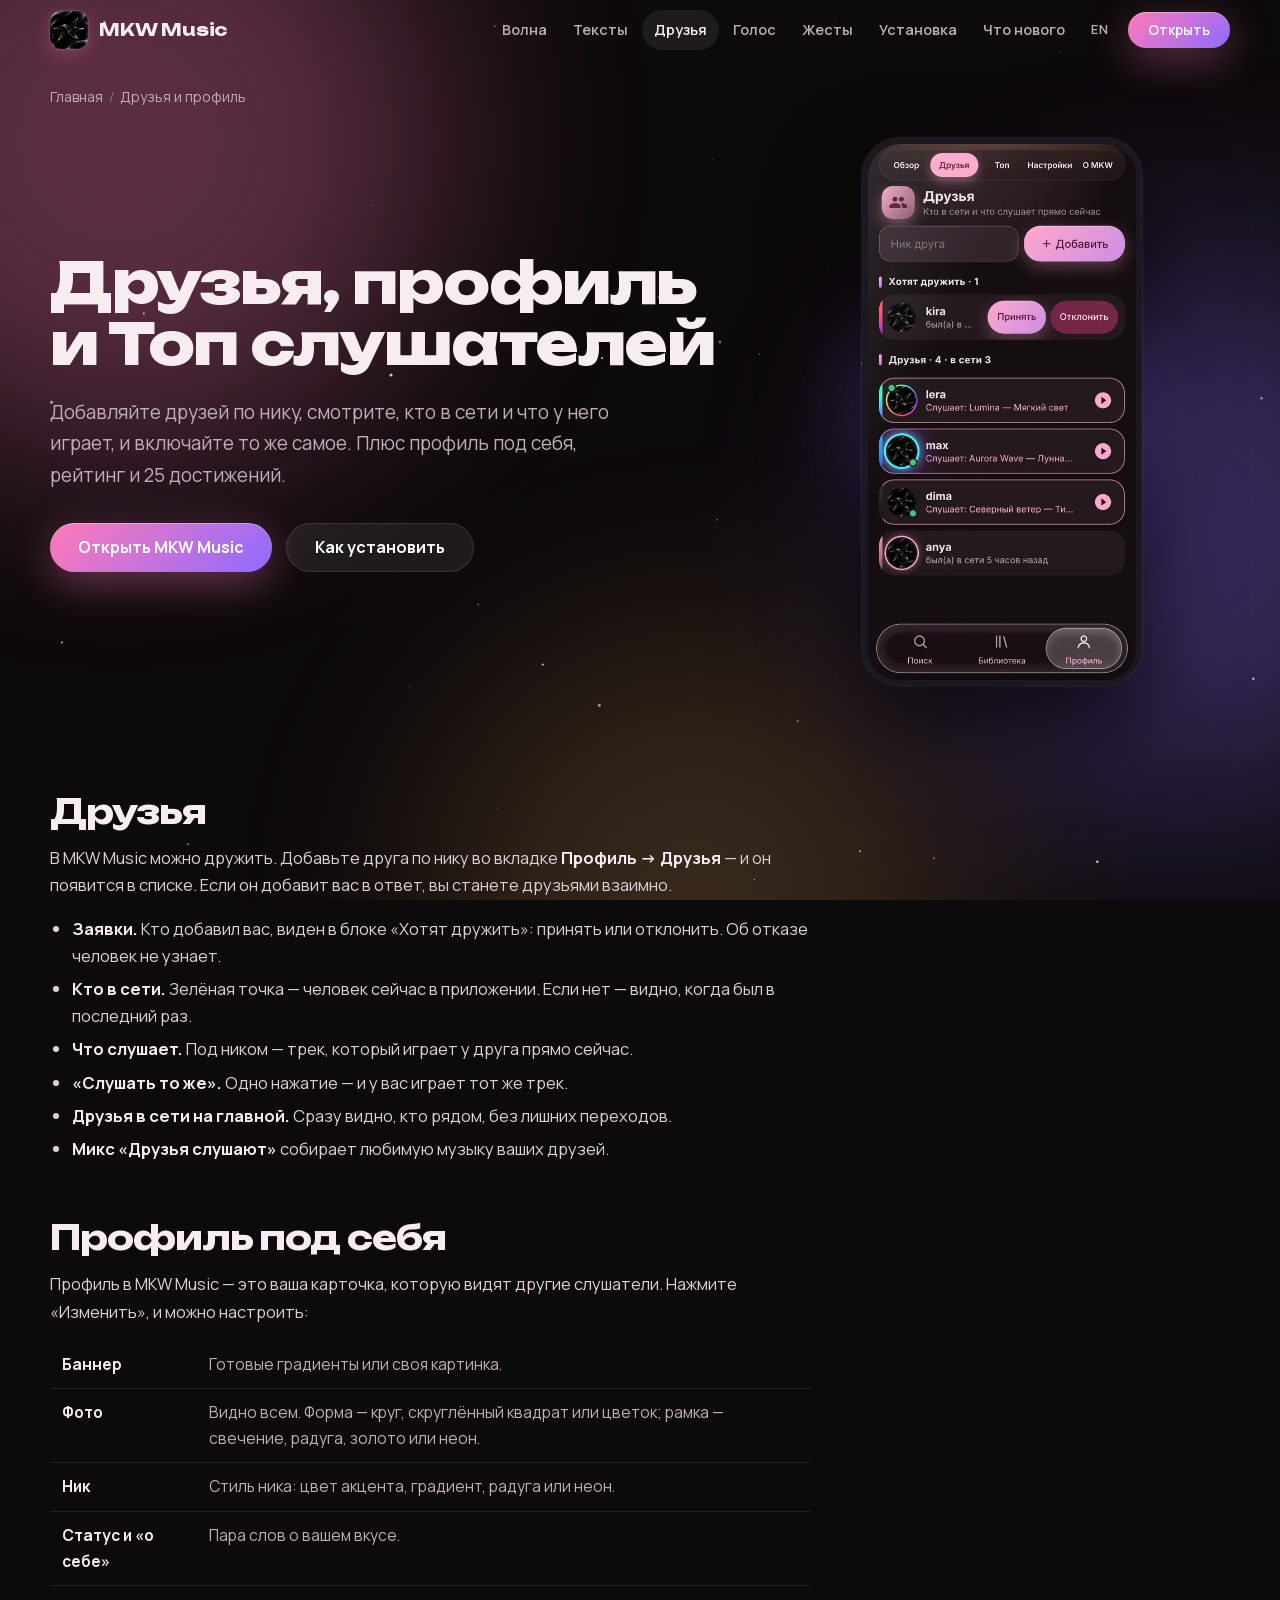
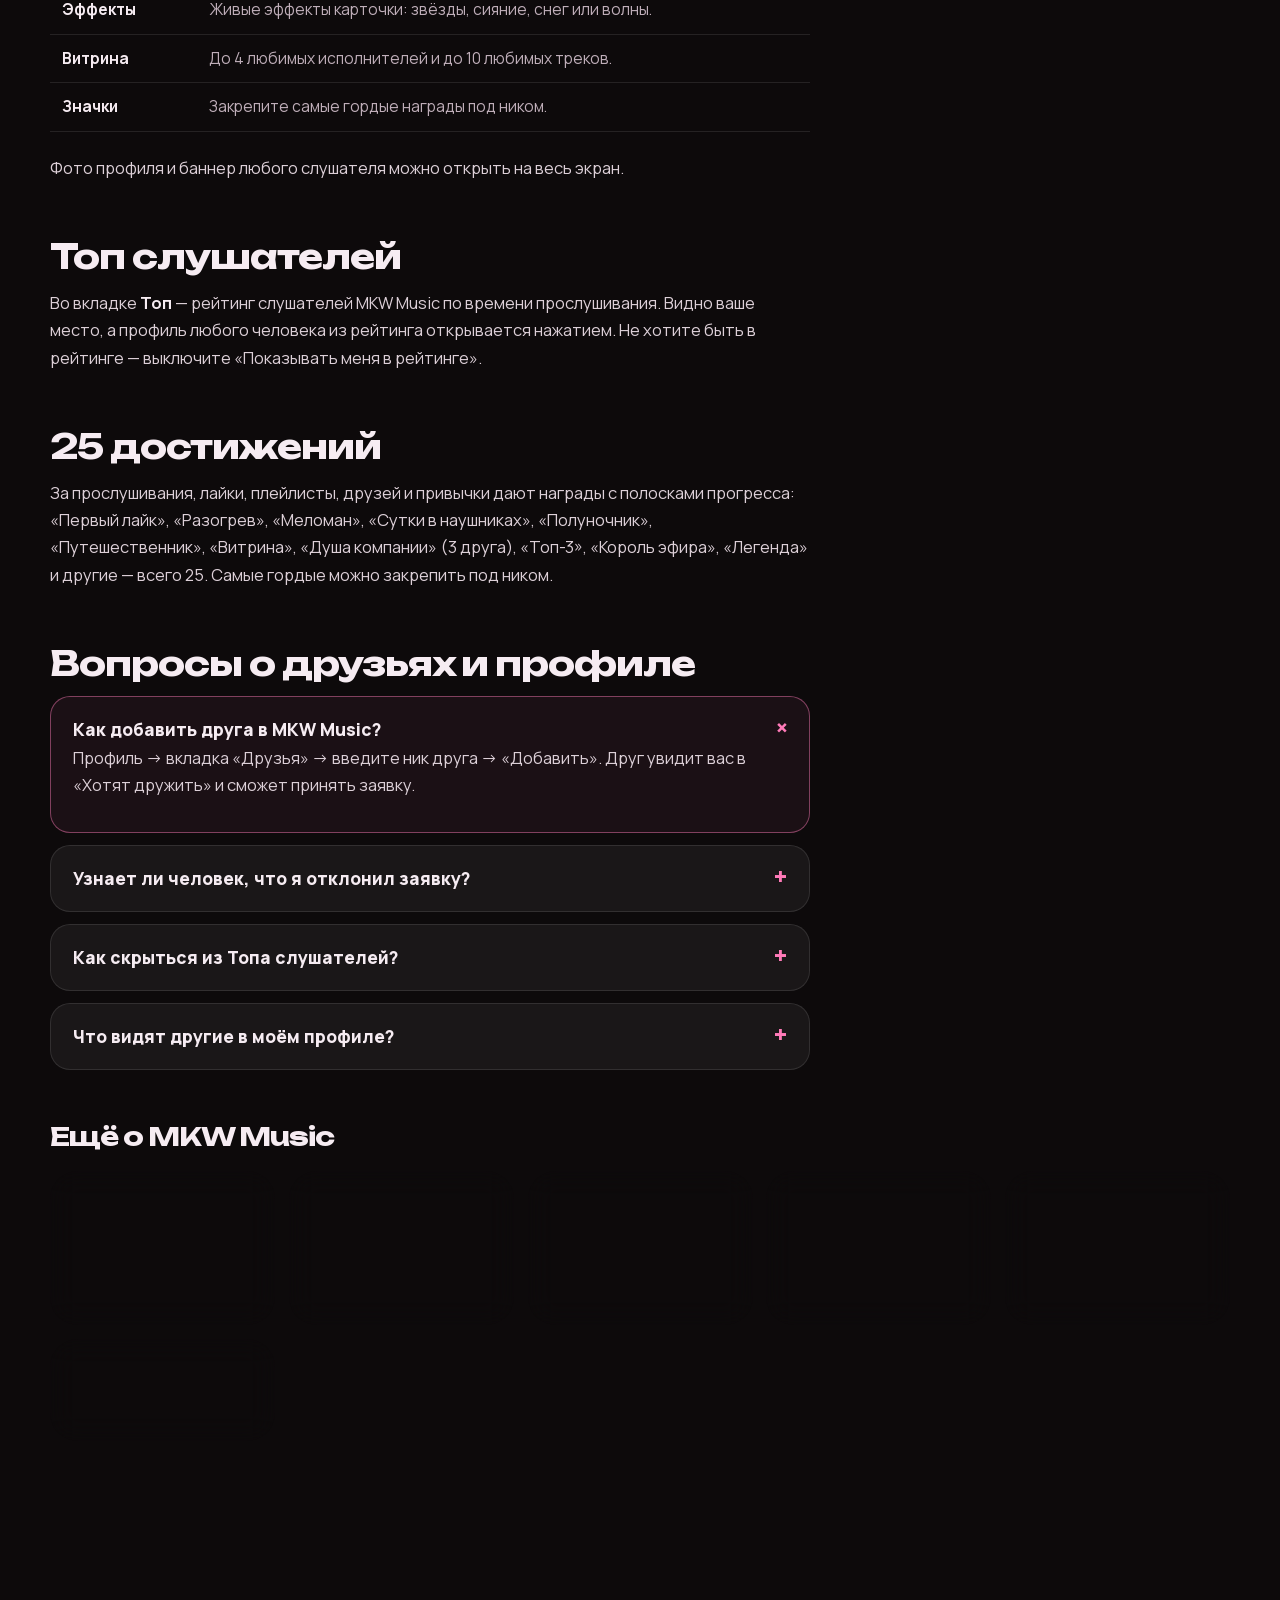
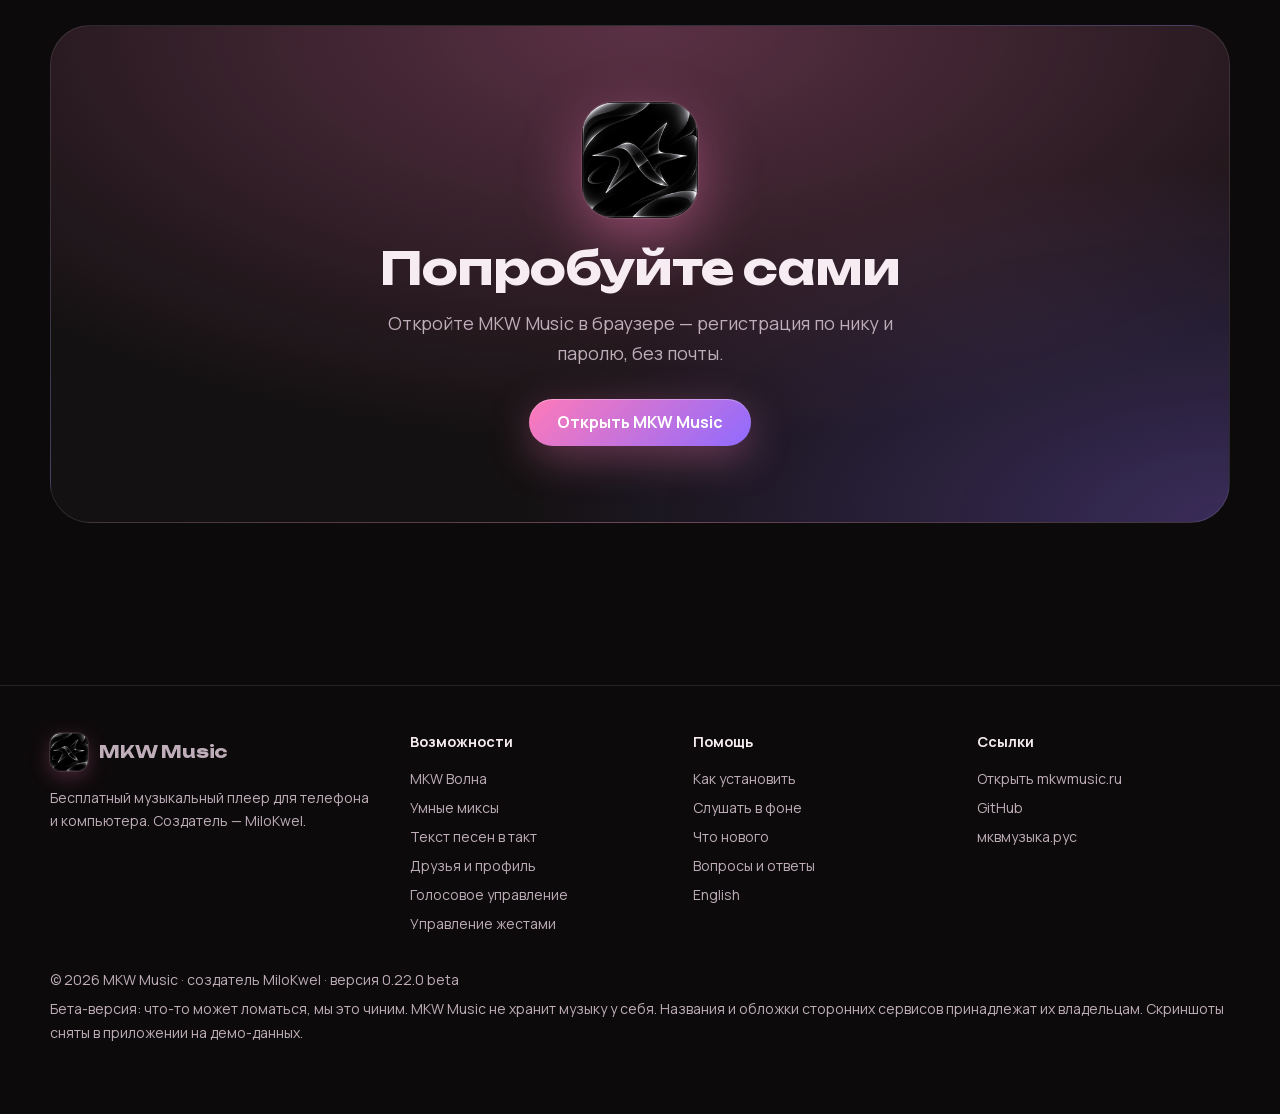
==== commit 12050a7e: "Главная мквмузыка.рус: короткая и интерактивная - Вместо длинной страницы — всё главное за минуту - " ====
--- a/druzya/index.html
+++ b/druzya/index.html
@@ -32,7 +32,7 @@
 <link rel="manifest" href="/site.webmanifest">
 <link rel="preload" href="/fonts/unbounded-var.woff" as="font" type="font/woff" crossorigin>
 <link rel="preload" href="/fonts/manrope-var.woff" as="font" type="font/woff" crossorigin>
-<link rel="stylesheet" href="/site.css?v=3">
+<link rel="stylesheet" href="/site.css?v=4">
 <script type="application/ld+json">{"@context":"https://schema.org","@graph":[{"@type":"Organization","@id":"https://mkwmusic.ru/#org","name":"MKW Music","alternateName":["МКВ Музыка","MKW Музыка"],"url":"https://mkwmusic.ru/","logo":{"@type":"ImageObject","url":"https://xn--80adpkcic0dzd.xn--p1acf/img/icon-512.png","width":512,"height":512},"sameAs":["https://xn--80adpkcic0dzd.xn--p1acf/","https://github.com/milokwela/MKW-Music"],"founder":{"@type":"Person","name":"MiloKwel"}},{"@type":"BreadcrumbList","itemListElement":[{"@type":"ListItem","position":1,"name":"Главная","item":"https://xn--80adpkcic0dzd.xn--p1acf/"},{"@type":"ListItem","position":2,"name":"Друзья и профиль","item":"https://xn--80adpkcic0dzd.xn--p1acf/druzya/"}]},{"@type":"WebPage","@id":"https://xn--80adpkcic0dzd.xn--p1acf/druzya/","url":"https://xn--80adpkcic0dzd.xn--p1acf/druzya/","name":"Друзья, профиль и Топ слушателей — слушайте вместе | MKW Music","inLanguage":"ru","isPartOf":{"@type":"WebSite","@id":"https://xn--80adpkcic0dzd.xn--p1acf/#site"},"about":{"@id":"https://mkwmusic.ru/#app"},"dateModified":"2026-11-02"},{"@type":"FAQPage","mainEntity":[{"@type":"Question","name":"Как добавить друга в MKW Music?","acceptedAnswer":{"@type":"Answer","text":"Профиль → вкладка «Друзья» → введите ник друга → «Добавить». Друг увидит вас в «Хотят дружить» и сможет принять заявку."}},{"@type":"Question","name":"Узнает ли человек, что я отклонил заявку?","acceptedAnswer":{"@type":"Answer","text":"Нет. Он просто пропадёт из ваших заявок."}},{"@type":"Question","name":"Как скрыться из Топа слушателей?","acceptedAnswer":{"@type":"Answer","text":"Во вкладке «Топ» выключите «Показывать меня в рейтинге»."}},{"@type":"Question","name":"Что видят другие в моём профиле?","acceptedAnswer":{"@type":"Answer","text":"Ник, фото, баннер, статус, «о себе», витрину любимых исполнителей и треков, статистику, награды, а также в сети ли вы и что слушаете. Лайки и история целиком не видны."}}]}]}</script>
 </head>
 <body>
@@ -136,6 +136,6 @@
   <div>© 2026 MKW Music · создатель MiloKwel · версия 0.22.0 beta</div>
   <div style="margin-top:6px">Бета-версия: что-то может ломаться, мы это чиним. MKW Music не хранит музыку у себя. Названия и обложки сторонних сервисов принадлежат их владельцам. Скриншоты сняты в приложении на демо-данных.</div>
 </div></footer>
-<script src="/site.js?v=3" defer></script>
+<script src="/site.js?v=4" defer></script>
 </body>
 </html>
--- a/site.css
+++ b/site.css
@@ -249,3 +249,63 @@
 }
 @media(max-width:420px){.stage{height:360px}.stage .ph{width:140px}.stage .b{margin-left:-70px}.facts{gap:20px}.fact b{font-size:26px}.themes .ph{width:140px}}
 @media(prefers-reduced-motion:reduce){*{animation:none!important;transition:none!important}.js .rv{opacity:1;transform:none}html{scroll-behavior:auto}}
+
+/* ===== короткая интерактивная главная ===== */
+section.tight{padding:70px 0}
+.hero2{min-height:calc(100vh - 64px);padding-bottom:40px}
+.hero2 h1{font-size:clamp(36px,5.4vw,64px)}
+.btn.ghost svg{width:16px;height:16px}
+.pills{display:flex;flex-wrap:wrap;gap:8px;list-style:none;padding:0;margin:30px 0 0}
+.pills li{padding:8px 14px;border-radius:999px;border:1px solid var(--line);background:rgba(255,255,255,.05);font-size:14px;font-weight:700;color:var(--mut)}
+.pills li::before{content:"";display:inline-block;width:7px;height:7px;border-radius:50%;background:var(--p);margin-right:8px;vertical-align:1px}
+.fx{display:grid;grid-template-columns:1fr 340px;gap:48px;align-items:center;margin-top:36px}
+.ftabs{display:flex;flex-direction:column;gap:10px}
+.ft{position:relative;display:flex;align-items:center;gap:16px;text-align:left;padding:16px 18px;border-radius:22px;border:1px solid var(--line);background:rgba(255,255,255,.035);color:var(--tx);font:inherit;cursor:pointer;overflow:hidden;transition:background .3s,border-color .3s,transform .3s}
+.ft:hover{background:rgba(255,255,255,.07);transform:translateX(4px)}
+.ft.on{background:linear-gradient(120deg,color-mix(in srgb,var(--p) 22%,transparent),color-mix(in srgb,var(--p2) 14%,transparent));border-color:color-mix(in srgb,var(--p) 55%,transparent)}
+.ft-ic{flex:none;width:44px;height:44px;border-radius:14px;display:grid;place-items:center;background:rgba(255,255,255,.07)}
+.ft.on .ft-ic{background:var(--p)}.ft.on .ft-ic .sv{stroke:#1a0b12}
+.ft-t b{display:block;font:700 17px var(--hd)}.ft-t small{display:block;margin-top:3px;color:var(--mut);font-size:14.5px;line-height:1.4}
+.ft-bar{position:absolute;left:0;bottom:0;height:3px;width:0;background:linear-gradient(90deg,var(--p),var(--p2))}
+.ft.on.run .ft-bar{animation:ftbar var(--dur,5s) linear forwards}
+@keyframes ftbar{to{width:100%}}
+.fview{position:relative;display:flex;flex-direction:column;align-items:center;gap:18px}
+.ph.big{position:relative;width:300px}
+.ph.big img{transition:opacity .55s ease,transform .7s cubic-bezier(.2,.8,.2,1)}
+.ph.big #fimg2{position:absolute;inset:0;opacity:0}
+.color{display:grid;grid-template-columns:1fr 300px;gap:48px;align-items:center;padding:40px;border-radius:36px;border:1px solid var(--line);background:linear-gradient(150deg,rgba(255,255,255,.06),rgba(255,255,255,.015))}
+.color .sub{margin-bottom:24px}
+.sws{display:flex;gap:12px;flex-wrap:wrap}
+.sw{width:46px;height:46px;border-radius:50%;border:3px solid transparent;cursor:pointer;background:linear-gradient(135deg,#ff7ab8,#8f6bff);filter:hue-rotate(var(--sh));transition:transform .2s}
+.sw:hover{transform:scale(1.1)}.sw.on{border-color:#fff;box-shadow:0 0 0 3px rgba(255,255,255,.15)}
+.hue{width:100%;max-width:360px;margin-top:22px;height:10px;border-radius:999px;-webkit-appearance:none;appearance:none;background:linear-gradient(90deg,hsl(151,100%,72%),hsl(211,100%,72%),hsl(271,100%,72%),hsl(331,100%,74%),hsl(31,100%,72%),hsl(91,100%,72%),hsl(151,100%,72%));outline:none}
+.hue::-webkit-slider-thumb{-webkit-appearance:none;width:26px;height:26px;border-radius:50%;background:#fff;box-shadow:0 2px 10px rgba(0,0,0,.5);cursor:pointer}
+.hue::-moz-range-thumb{width:26px;height:26px;border-radius:50%;background:#fff;border:0}
+.cphone{display:flex;justify-content:center}.cphone .ph{position:relative;width:250px}
+.cphone img{transition:filter .4s}
+.os-steps{list-style:none;padding:0;margin:0;display:grid;gap:12px}
+.os-steps li{display:flex;align-items:center;gap:16px;padding:16px 20px;border-radius:20px;border:1px solid var(--line);background:rgba(255,255,255,.04);font-weight:600}
+.os-steps li b{flex:none;width:36px;height:36px;border-radius:50%;display:grid;place-items:center;background:linear-gradient(135deg,var(--p),var(--p2));color:#fff;font:800 16px var(--hd)}
+.os-steps a{color:var(--p)}
+.by{margin:22px 0 0!important;font-size:14px!important}
+.modal{position:fixed;inset:0;z-index:80;display:grid;place-items:center;padding:20px;background:rgba(5,3,6,.85);backdrop-filter:blur(10px);-webkit-backdrop-filter:blur(10px)}
+.modal[hidden]{display:none}
+.modal-in{position:relative;width:min(1000px,100%)}
+.modal video{width:100%;border-radius:20px;background:#000;box-shadow:0 40px 100px rgba(0,0,0,.7);aspect-ratio:16/9}
+.mclose{position:absolute;right:-6px;top:-52px;width:44px;height:44px;border-radius:50%;border:1px solid var(--line);background:rgba(255,255,255,.08);color:#fff;font-size:26px;cursor:pointer}
+@media(max-width:900px){
+  .fx{grid-template-columns:1fr;gap:26px}
+  .ftabs{flex-direction:row;overflow-x:auto;scroll-snap-type:x mandatory;padding-bottom:6px;margin:0 -16px;padding-left:16px;padding-right:16px;scrollbar-width:none}
+  .ftabs::-webkit-scrollbar{display:none}
+  .ft{flex:none;width:220px;scroll-snap-align:start;padding:14px}
+  .ft-t small{font-size:13px}
+  .ft:hover{transform:none}
+  .ph.big{width:240px}
+  .color{grid-template-columns:1fr;padding:26px;gap:30px;text-align:center}
+  .color .sws{justify-content:center}.color .hue{margin-left:auto;margin-right:auto}
+  .cphone .ph{width:200px}
+  section.tight{padding:50px 0}
+  .hero2{min-height:0}
+}
+.os-steps[hidden]{display:none}
+.final .by{margin:22px auto 0!important}
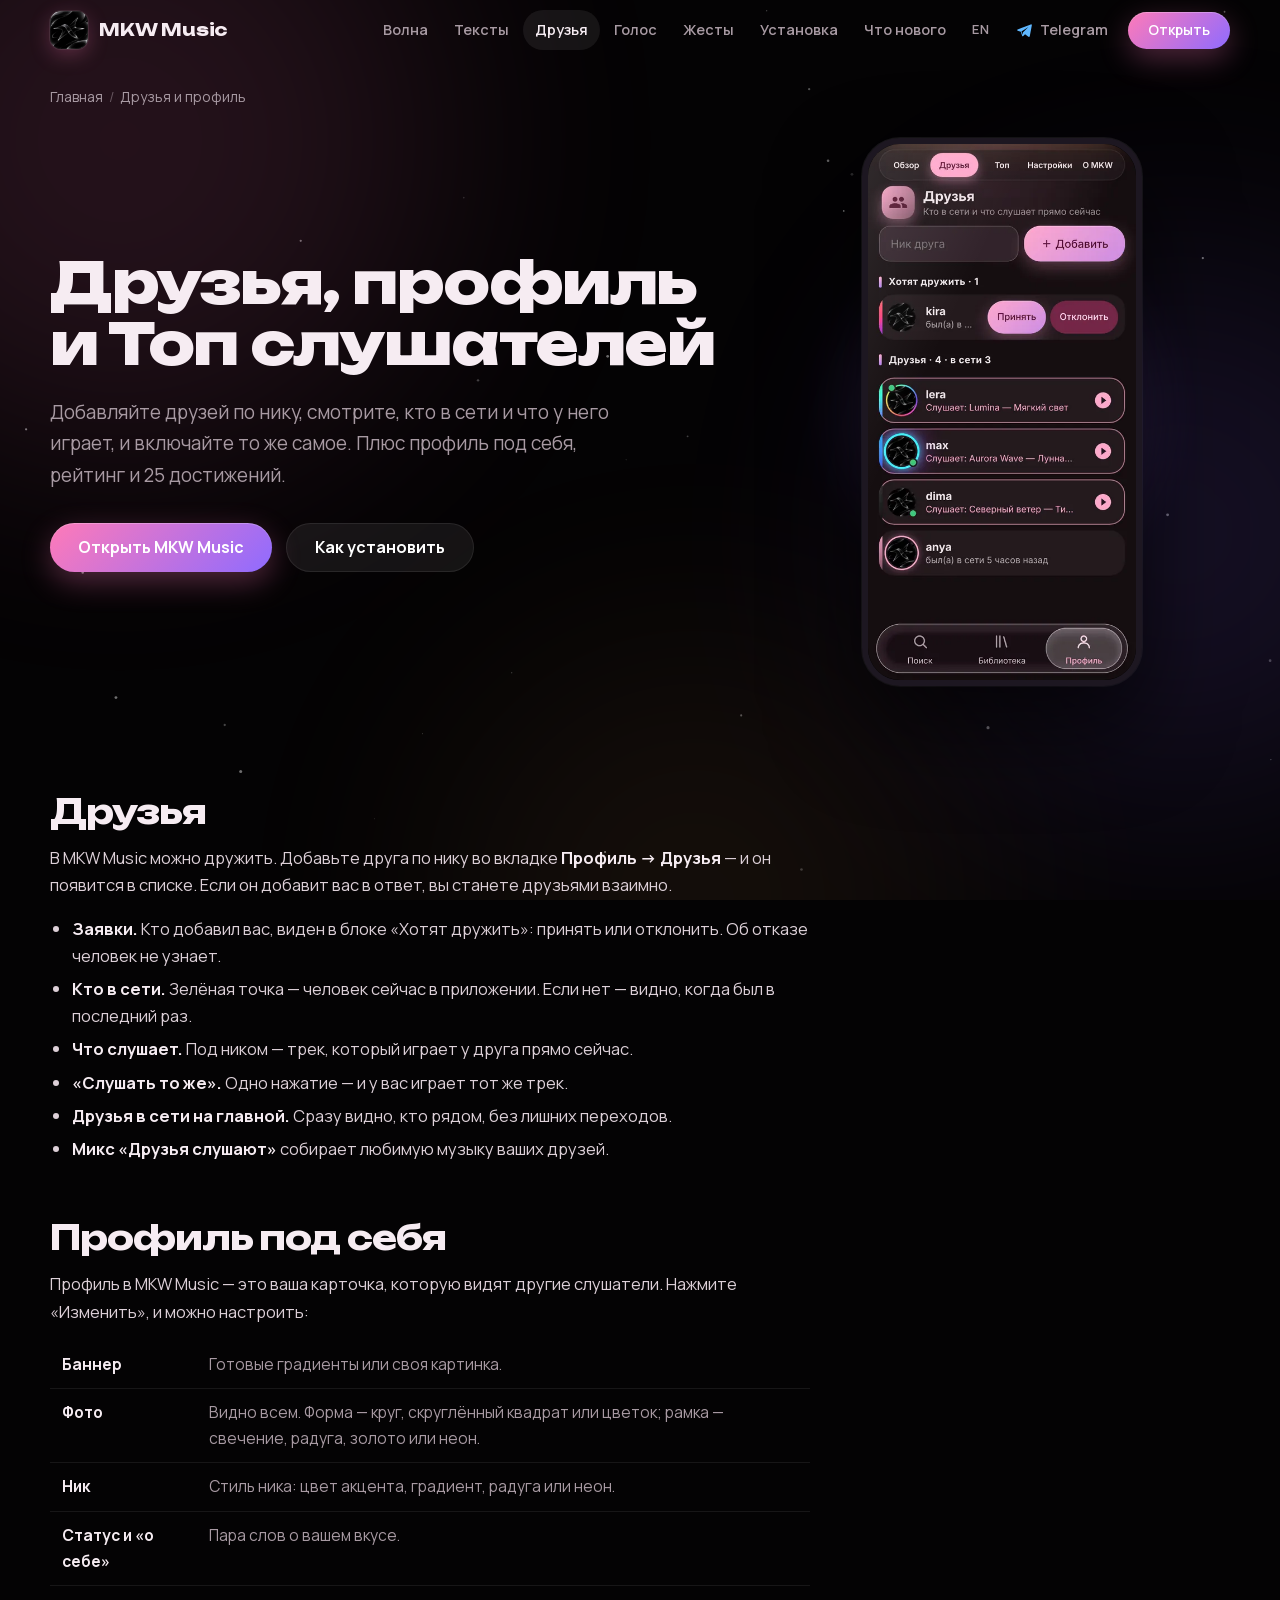
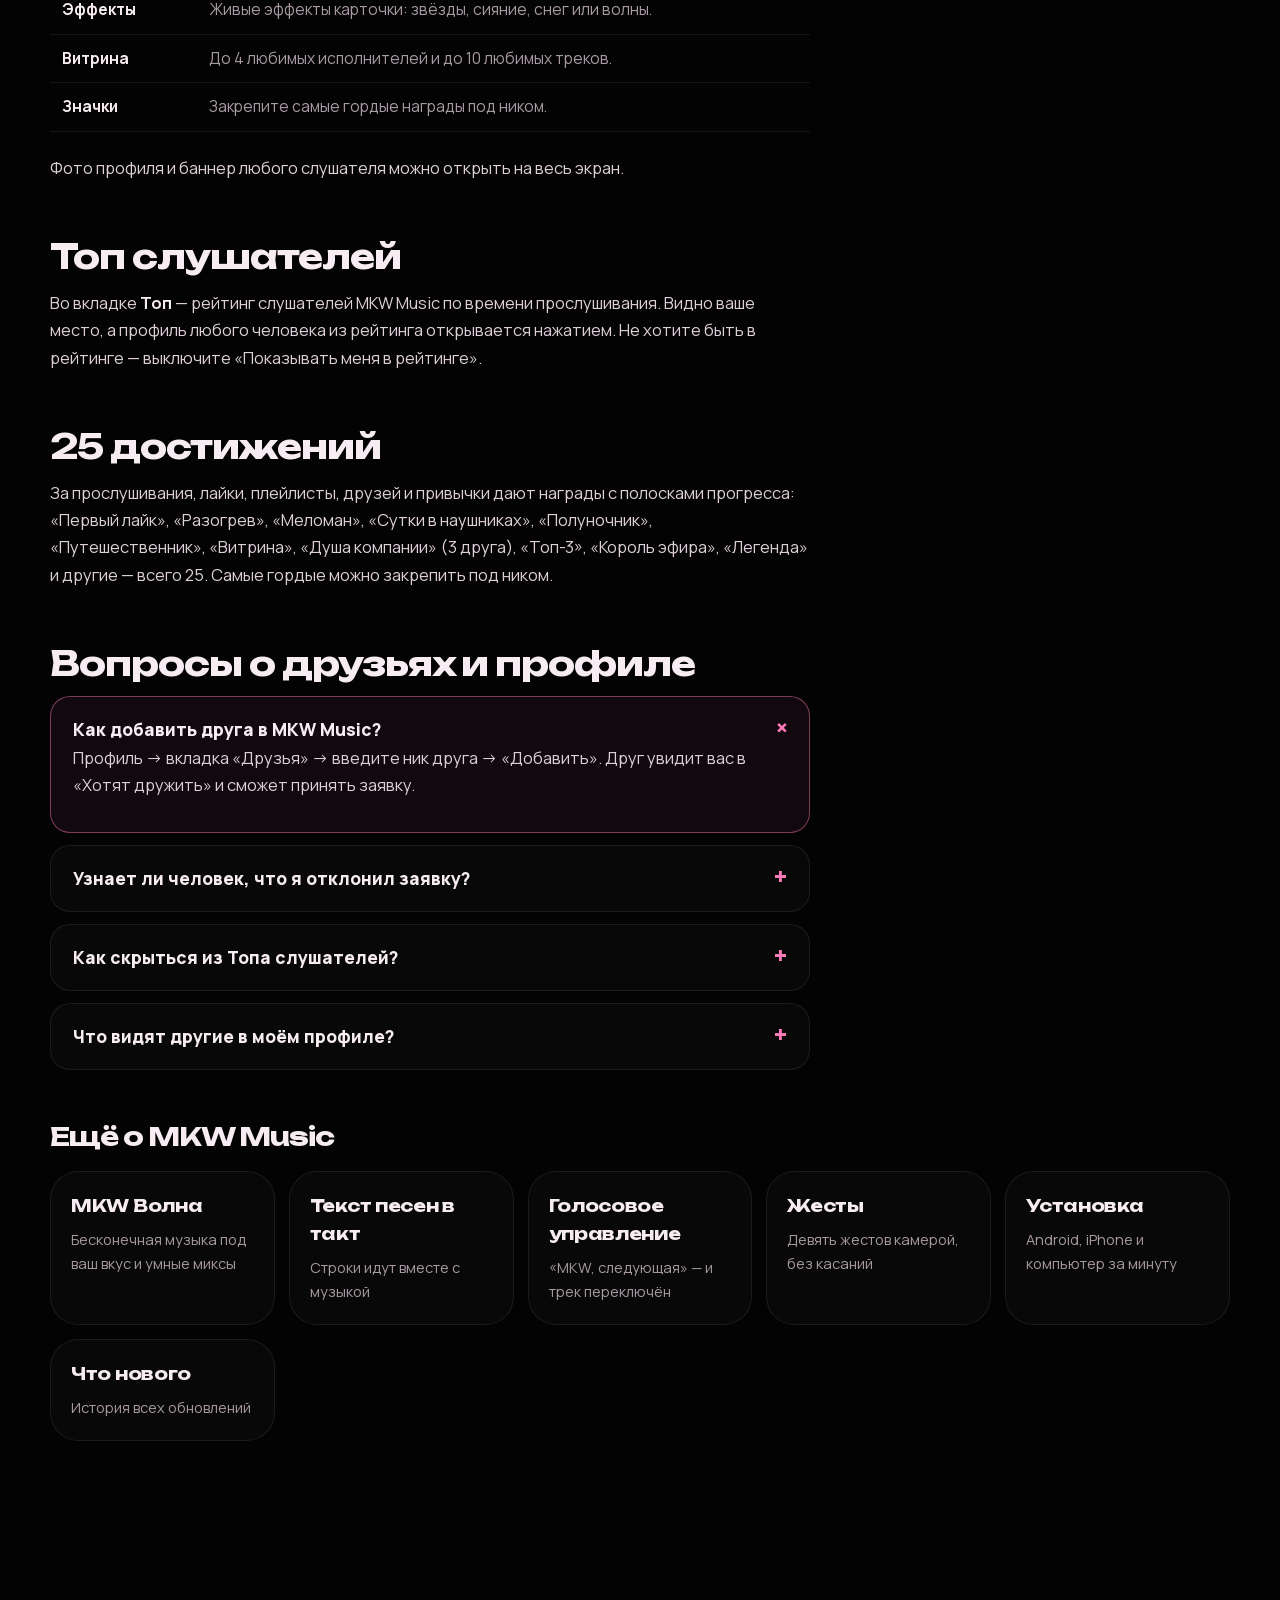
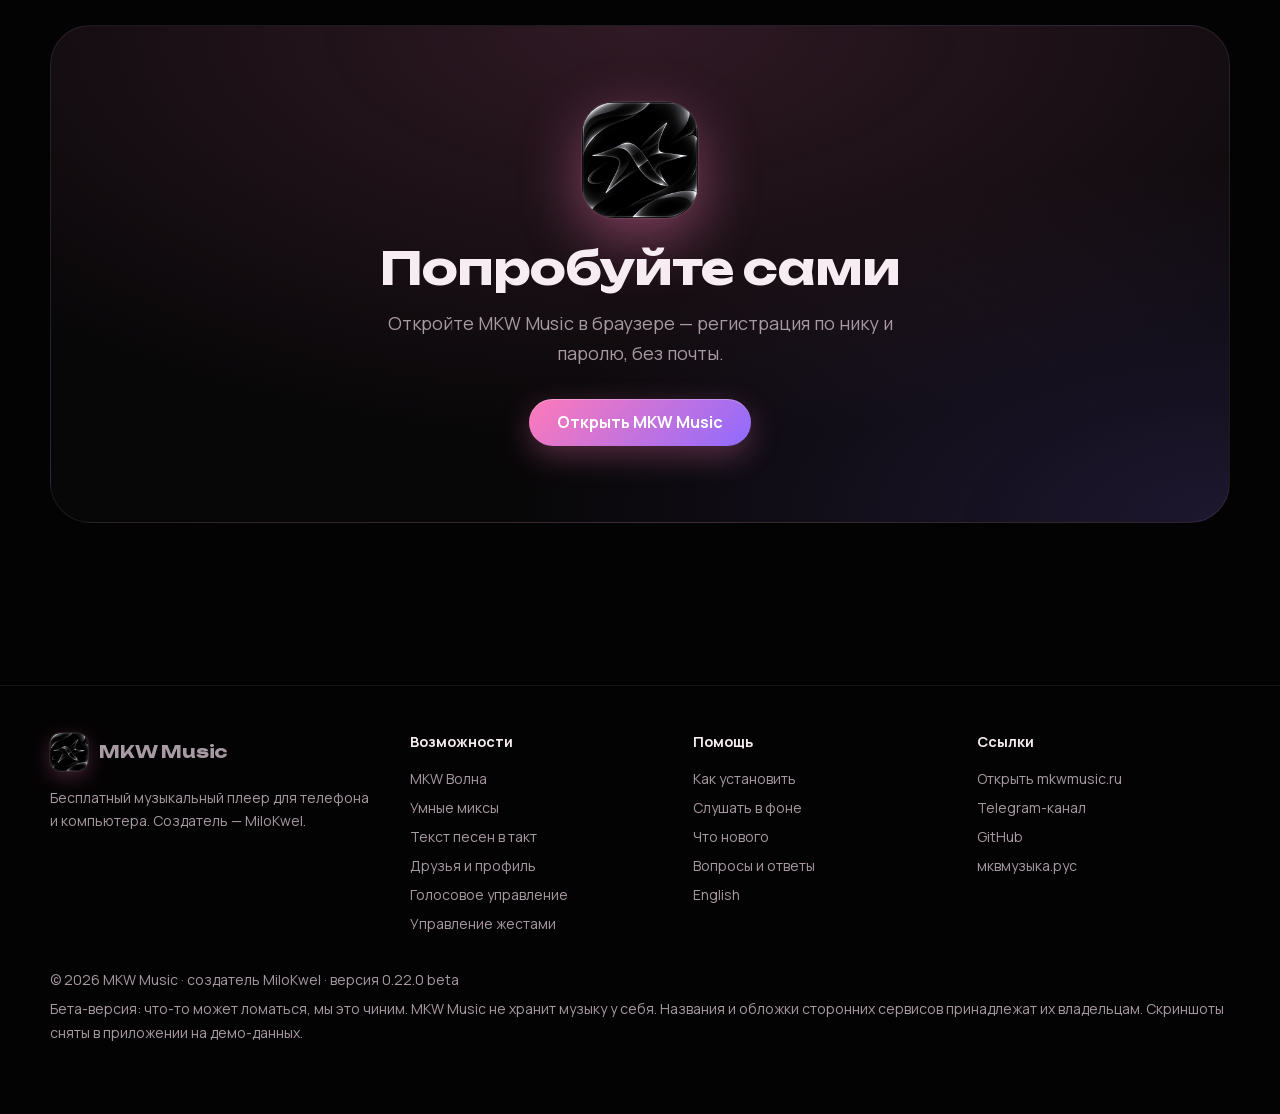
==== commit b80ba37e: "Сайт темнее и живее, ссылка на Telegram-канал - Официальный канал t.me/MKWMusic: в шапке, на первом " ====
--- a/druzya/index.html
+++ b/druzya/index.html
@@ -32,8 +32,8 @@
 <link rel="manifest" href="/site.webmanifest">
 <link rel="preload" href="/fonts/unbounded-var.woff" as="font" type="font/woff" crossorigin>
 <link rel="preload" href="/fonts/manrope-var.woff" as="font" type="font/woff" crossorigin>
-<link rel="stylesheet" href="/site.css?v=4">
-<script type="application/ld+json">{"@context":"https://schema.org","@graph":[{"@type":"Organization","@id":"https://mkwmusic.ru/#org","name":"MKW Music","alternateName":["МКВ Музыка","MKW Музыка"],"url":"https://mkwmusic.ru/","logo":{"@type":"ImageObject","url":"https://xn--80adpkcic0dzd.xn--p1acf/img/icon-512.png","width":512,"height":512},"sameAs":["https://xn--80adpkcic0dzd.xn--p1acf/","https://github.com/milokwela/MKW-Music"],"founder":{"@type":"Person","name":"MiloKwel"}},{"@type":"BreadcrumbList","itemListElement":[{"@type":"ListItem","position":1,"name":"Главная","item":"https://xn--80adpkcic0dzd.xn--p1acf/"},{"@type":"ListItem","position":2,"name":"Друзья и профиль","item":"https://xn--80adpkcic0dzd.xn--p1acf/druzya/"}]},{"@type":"WebPage","@id":"https://xn--80adpkcic0dzd.xn--p1acf/druzya/","url":"https://xn--80adpkcic0dzd.xn--p1acf/druzya/","name":"Друзья, профиль и Топ слушателей — слушайте вместе | MKW Music","inLanguage":"ru","isPartOf":{"@type":"WebSite","@id":"https://xn--80adpkcic0dzd.xn--p1acf/#site"},"about":{"@id":"https://mkwmusic.ru/#app"},"dateModified":"2026-11-02"},{"@type":"FAQPage","mainEntity":[{"@type":"Question","name":"Как добавить друга в MKW Music?","acceptedAnswer":{"@type":"Answer","text":"Профиль → вкладка «Друзья» → введите ник друга → «Добавить». Друг увидит вас в «Хотят дружить» и сможет принять заявку."}},{"@type":"Question","name":"Узнает ли человек, что я отклонил заявку?","acceptedAnswer":{"@type":"Answer","text":"Нет. Он просто пропадёт из ваших заявок."}},{"@type":"Question","name":"Как скрыться из Топа слушателей?","acceptedAnswer":{"@type":"Answer","text":"Во вкладке «Топ» выключите «Показывать меня в рейтинге»."}},{"@type":"Question","name":"Что видят другие в моём профиле?","acceptedAnswer":{"@type":"Answer","text":"Ник, фото, баннер, статус, «о себе», витрину любимых исполнителей и треков, статистику, награды, а также в сети ли вы и что слушаете. Лайки и история целиком не видны."}}]}]}</script>
+<link rel="stylesheet" href="/site.css?v=5">
+<script type="application/ld+json">{"@context":"https://schema.org","@graph":[{"@type":"Organization","@id":"https://mkwmusic.ru/#org","name":"MKW Music","alternateName":["МКВ Музыка","MKW Музыка"],"url":"https://mkwmusic.ru/","logo":{"@type":"ImageObject","url":"https://xn--80adpkcic0dzd.xn--p1acf/img/icon-512.png","width":512,"height":512},"sameAs":["https://xn--80adpkcic0dzd.xn--p1acf/","https://t.me/MKWMusic","https://github.com/milokwela/MKW-Music"],"founder":{"@type":"Person","name":"MiloKwel"}},{"@type":"BreadcrumbList","itemListElement":[{"@type":"ListItem","position":1,"name":"Главная","item":"https://xn--80adpkcic0dzd.xn--p1acf/"},{"@type":"ListItem","position":2,"name":"Друзья и профиль","item":"https://xn--80adpkcic0dzd.xn--p1acf/druzya/"}]},{"@type":"WebPage","@id":"https://xn--80adpkcic0dzd.xn--p1acf/druzya/","url":"https://xn--80adpkcic0dzd.xn--p1acf/druzya/","name":"Друзья, профиль и Топ слушателей — слушайте вместе | MKW Music","inLanguage":"ru","isPartOf":{"@type":"WebSite","@id":"https://xn--80adpkcic0dzd.xn--p1acf/#site"},"about":{"@id":"https://mkwmusic.ru/#app"},"dateModified":"2026-11-02"},{"@type":"FAQPage","mainEntity":[{"@type":"Question","name":"Как добавить друга в MKW Music?","acceptedAnswer":{"@type":"Answer","text":"Профиль → вкладка «Друзья» → введите ник друга → «Добавить». Друг увидит вас в «Хотят дружить» и сможет принять заявку."}},{"@type":"Question","name":"Узнает ли человек, что я отклонил заявку?","acceptedAnswer":{"@type":"Answer","text":"Нет. Он просто пропадёт из ваших заявок."}},{"@type":"Question","name":"Как скрыться из Топа слушателей?","acceptedAnswer":{"@type":"Answer","text":"Во вкладке «Топ» выключите «Показывать меня в рейтинге»."}},{"@type":"Question","name":"Что видят другие в моём профиле?","acceptedAnswer":{"@type":"Answer","text":"Ник, фото, баннер, статус, «о себе», витрину любимых исполнителей и треков, статистику, награды, а также в сети ли вы и что слушаете. Лайки и история целиком не видны."}}]}]}</script>
 </head>
 <body>
 <a class="skip" href="#content">К содержанию</a>
@@ -69,13 +69,14 @@
 <symbol id="s-phone" viewBox="0 0 24 24"><rect x="6.5" y="2.5" width="11" height="19" rx="3"/><path d="M10.5 18.5h3"/></symbol>
 <symbol id="s-desk" viewBox="0 0 24 24"><rect x="3" y="4" width="18" height="12" rx="2"/><path d="M8 20h8M12 16v4"/></symbol>
 <symbol id="s-shazam" viewBox="0 0 24 24"><circle cx="12" cy="12" r="9"/><path d="M9 9.5c0-1.5 1.3-2.5 3-2.5M15 14.5c0 1.5-1.3 2.5-3 2.5M8 12h8"/></symbol>
+<symbol id="s-tg" viewBox="0 0 24 24"><path d="M21 4.5L3.5 11.3c-.9.4-.9 1.3 0 1.6l4.3 1.4 1.7 5.2c.2.7 1 .9 1.5.4l2.4-2.2 4.5 3.3c.7.5 1.6.1 1.8-.7L22.4 6c.3-1.2-.4-1.9-1.4-1.5zM8.6 13.9l9.3-6-7.4 7.3-.3 3.2z" fill="currentColor" stroke="none"/></symbol>
 <symbol id="s-bolt" viewBox="0 0 24 24"><path d="M13 3L5 13.5h6L10 21l8-10.5h-6z"/></symbol>
 </defs></svg>
 <header class="top" id="top">
   <div class="wrap bar">
     <a class="brand" href="/"><img src="/img/logo-128.webp" alt="" width="38" height="38">MKW Music</a>
     <button class="burger" type="button" aria-label="Меню" aria-expanded="false" aria-controls="mainnav"><svg viewBox="0 0 24 24"><path d="M4 7h16M4 12h16M4 17h16"/></svg></button>
-    <nav class="main" id="mainnav" aria-label="Разделы"><a href="/volna/" class="">Волна</a><a href="/teksty-pesen/" class="">Тексты</a><a href="/druzya/" class="" aria-current=page>Друзья</a><a href="/golos/" class="hide-md">Голос</a><a href="/zhesty/" class="hide-md">Жесты</a><a href="/ustanovka/" class="">Установка</a><a href="/novoe/" class="">Что нового</a><a class="lang" href="/en/" hreflang="en" lang="en">EN</a><a class="btn sm" href="https://mkwmusic.ru">Открыть</a></nav>
+    <nav class="main" id="mainnav" aria-label="Разделы"><a href="/volna/" class="">Волна</a><a href="/teksty-pesen/" class="">Тексты</a><a href="/druzya/" class="" aria-current=page>Друзья</a><a href="/golos/" class="hide-md">Голос</a><a href="/zhesty/" class="hide-md">Жесты</a><a href="/ustanovka/" class="">Установка</a><a href="/novoe/" class="">Что нового</a><a class="lang" href="/en/" hreflang="en" lang="en">EN</a><a class="tgl" href="https://t.me/MKWMusic" target="_blank" rel="noopener" aria-label="Telegram-канал MKW Music"><svg viewBox="0 0 24 24"><use href="#s-tg"/></svg><span>Telegram</span></a><a class="btn sm" href="https://mkwmusic.ru">Открыть</a></nav>
   </div>
 </header>
 <main id="content">
@@ -131,11 +132,11 @@
       <div>Бесплатный музыкальный плеер для телефона и компьютера. Создатель — MiloKwel.</div></div>
     <div><b>Возможности</b><a href="/volna/">MKW Волна</a><a href="/volna/#miksy">Умные миксы</a><a href="/teksty-pesen/">Текст песен в такт</a><a href="/druzya/">Друзья и профиль</a><a href="/golos/">Голосовое управление</a><a href="/zhesty/">Управление жестами</a></div>
     <div><b>Помощь</b><a href="/ustanovka/">Как установить</a><a href="/ustanovka/#fon">Слушать в фоне</a><a href="/novoe/">Что нового</a><a href="/#faq">Вопросы и ответы</a><a href="/en/" hreflang="en" lang="en">English</a></div>
-    <div><b>Ссылки</b><a href="https://mkwmusic.ru">Открыть mkwmusic.ru</a><a href="https://github.com/milokwela/MKW-Music" rel="noopener">GitHub</a><a href="/">мквмузыка.рус</a></div>
+    <div><b>Ссылки</b><a href="https://mkwmusic.ru">Открыть mkwmusic.ru</a><a href="https://t.me/MKWMusic" rel="noopener">Telegram-канал</a><a href="https://github.com/milokwela/MKW-Music" rel="noopener">GitHub</a><a href="/">мквмузыка.рус</a></div>
   </div>
   <div>© 2026 MKW Music · создатель MiloKwel · версия 0.22.0 beta</div>
   <div style="margin-top:6px">Бета-версия: что-то может ломаться, мы это чиним. MKW Music не хранит музыку у себя. Названия и обложки сторонних сервисов принадлежат их владельцам. Скриншоты сняты в приложении на демо-данных.</div>
 </div></footer>
-<script src="/site.js?v=4" defer></script>
+<script src="/site.js?v=5" defer></script>
 </body>
 </html>
--- a/site.css
+++ b/site.css
@@ -309,3 +309,50 @@
 }
 .os-steps[hidden]{display:none}
 .final .by{margin:22px auto 0!important}
+
+/* ===== тёмная тема и анимации (v5) ===== */
+:root{--bg:#040304;--card:rgba(255,255,255,.035);--line:rgba(255,255,255,.08);--mut:#a89aa3}
+body{background:var(--bg)}
+.aurora i{opacity:.13;filter:blur(130px)}
+.aurora i:nth-child(3){opacity:.07}
+#stars{opacity:.55}
+header.top.scrolled,header.top.open{background:rgba(4,3,4,.78)}
+.card,.ft,.color,details,.os-steps li,.final{background:rgba(255,255,255,.025)}
+.final{background:radial-gradient(120% 140% at 50% 0%,color-mix(in srgb,var(--p) 16%,transparent),transparent 60%),radial-gradient(100% 120% at 100% 100%,color-mix(in srgb,var(--p2) 16%,transparent),transparent 60%),rgba(255,255,255,.02)}
+.glow{opacity:.55}
+.btn{box-shadow:0 10px 30px color-mix(in srgb,var(--p) 30%,transparent),inset 0 1px 0 rgba(255,255,255,.25)}
+/* Telegram */
+.tgl{display:inline-flex!important;align-items:center;gap:7px}
+.tgl svg{width:18px;height:18px;color:#5fb7ff}
+.tgcard{display:inline-flex;align-items:center;gap:14px;margin-top:22px;padding:12px 18px 12px 12px;border-radius:20px;border:1px solid var(--line);background:rgba(255,255,255,.03);text-decoration:none;transition:border-color .3s,background .3s,transform .3s}
+.tgcard:hover{border-color:rgba(95,183,255,.55);background:rgba(95,183,255,.08);transform:translateY(-2px)}
+.tgi{width:42px;height:42px;border-radius:13px;display:grid;place-items:center;background:linear-gradient(135deg,#3aa8ff,#2f7bff);box-shadow:0 8px 24px rgba(47,123,255,.35)}
+.tgi svg{width:22px;height:22px;color:#fff}
+.tgcard b{display:block;font-size:15px}.tgcard small{display:block;color:var(--mut);font-size:13px}
+.tgcard i{font-style:normal;color:#5fb7ff;margin-left:6px;transition:transform .3s}.tgcard:hover i{transform:translateX(4px)}
+.sh-btns .tgb{border-color:rgba(95,183,255,.45);color:#cfe8ff}.sh-btns .tgb svg{color:#5fb7ff}
+/* заголовок по словам */
+.js h1.wsplit .w{display:inline-block;opacity:0;transform:translateY(.5em) rotate(4deg);filter:blur(10px);animation:wIn .9s cubic-bezier(.2,.8,.2,1) forwards}
+h1.wsplit .w:nth-child(1){animation-delay:.1s}h1.wsplit .w:nth-child(2){animation-delay:.2s}h1.wsplit .w:nth-child(3){animation-delay:.3s}h1.wsplit .w:nth-child(4){animation-delay:.42s}h1.wsplit .w:nth-child(5){animation-delay:.54s}
+h1.wsplit .w.g{animation:wIn .9s cubic-bezier(.2,.8,.2,1) forwards,shine 7s linear infinite}
+h1.wsplit .w:nth-child(4).g{animation-delay:.42s,0s}h1.wsplit .w:nth-child(5).g{animation-delay:.54s,0s}
+@keyframes wIn{to{opacity:1;transform:none;filter:none}}
+.js .hero2 .lead,.js .hero2 .cta,.js .hero2 .tgcard,.js .hero2 .pills,.js .hero2 .tag{opacity:0;transform:translateY(18px);animation:wIn .9s cubic-bezier(.2,.8,.2,1) forwards}
+.js .hero2 .tag{animation-delay:0s}.js .hero2 .lead{animation-delay:.6s}.js .hero2 .cta{animation-delay:.72s}.js .hero2 .tgcard{animation-delay:.84s}.js .hero2 .pills{animation-delay:.96s}
+.js .hero2 .stage{opacity:0;animation:stageIn 1.4s .3s cubic-bezier(.2,.8,.2,1) forwards}
+@keyframes stageIn{from{opacity:0;transform:translateY(60px) scale(.94)}to{opacity:1;transform:none}}
+.stage .ph{transition:transform .25s ease-out}
+/* курсор-подсветка */
+.spot{position:fixed;left:0;top:0;width:520px;height:520px;margin:-260px 0 0 -260px;border-radius:50%;pointer-events:none;z-index:-1;background:radial-gradient(closest-side,color-mix(in srgb,var(--p) 13%,transparent),transparent);transition:opacity .4s;opacity:0}
+/* полоса прокрутки сверху */
+.prog{position:fixed;left:0;top:0;height:2px;width:100%;z-index:40;transform-origin:0 50%;transform:scaleX(0);background:linear-gradient(90deg,var(--p),var(--p2))}
+/* появление при прокрутке — плавнее и с размытием */
+.js .rv{filter:blur(8px)}.js .rv.in{filter:none}
+.marq{background:transparent;border-color:var(--line)}
+.marq span{font-size:17px;color:rgba(255,255,255,.4)}
+.ft{transition:background .35s,border-color .35s,transform .35s,box-shadow .35s}
+.ft.on{box-shadow:0 14px 40px rgba(0,0,0,.4)}
+.ph.big{transition:transform .2s ease-out;transform-style:preserve-3d}
+.fview .glow,.cphone{position:relative}
+.sw{transition:transform .25s cubic-bezier(.3,1.6,.5,1)}
+.btn,.tgcard{will-change:transform}
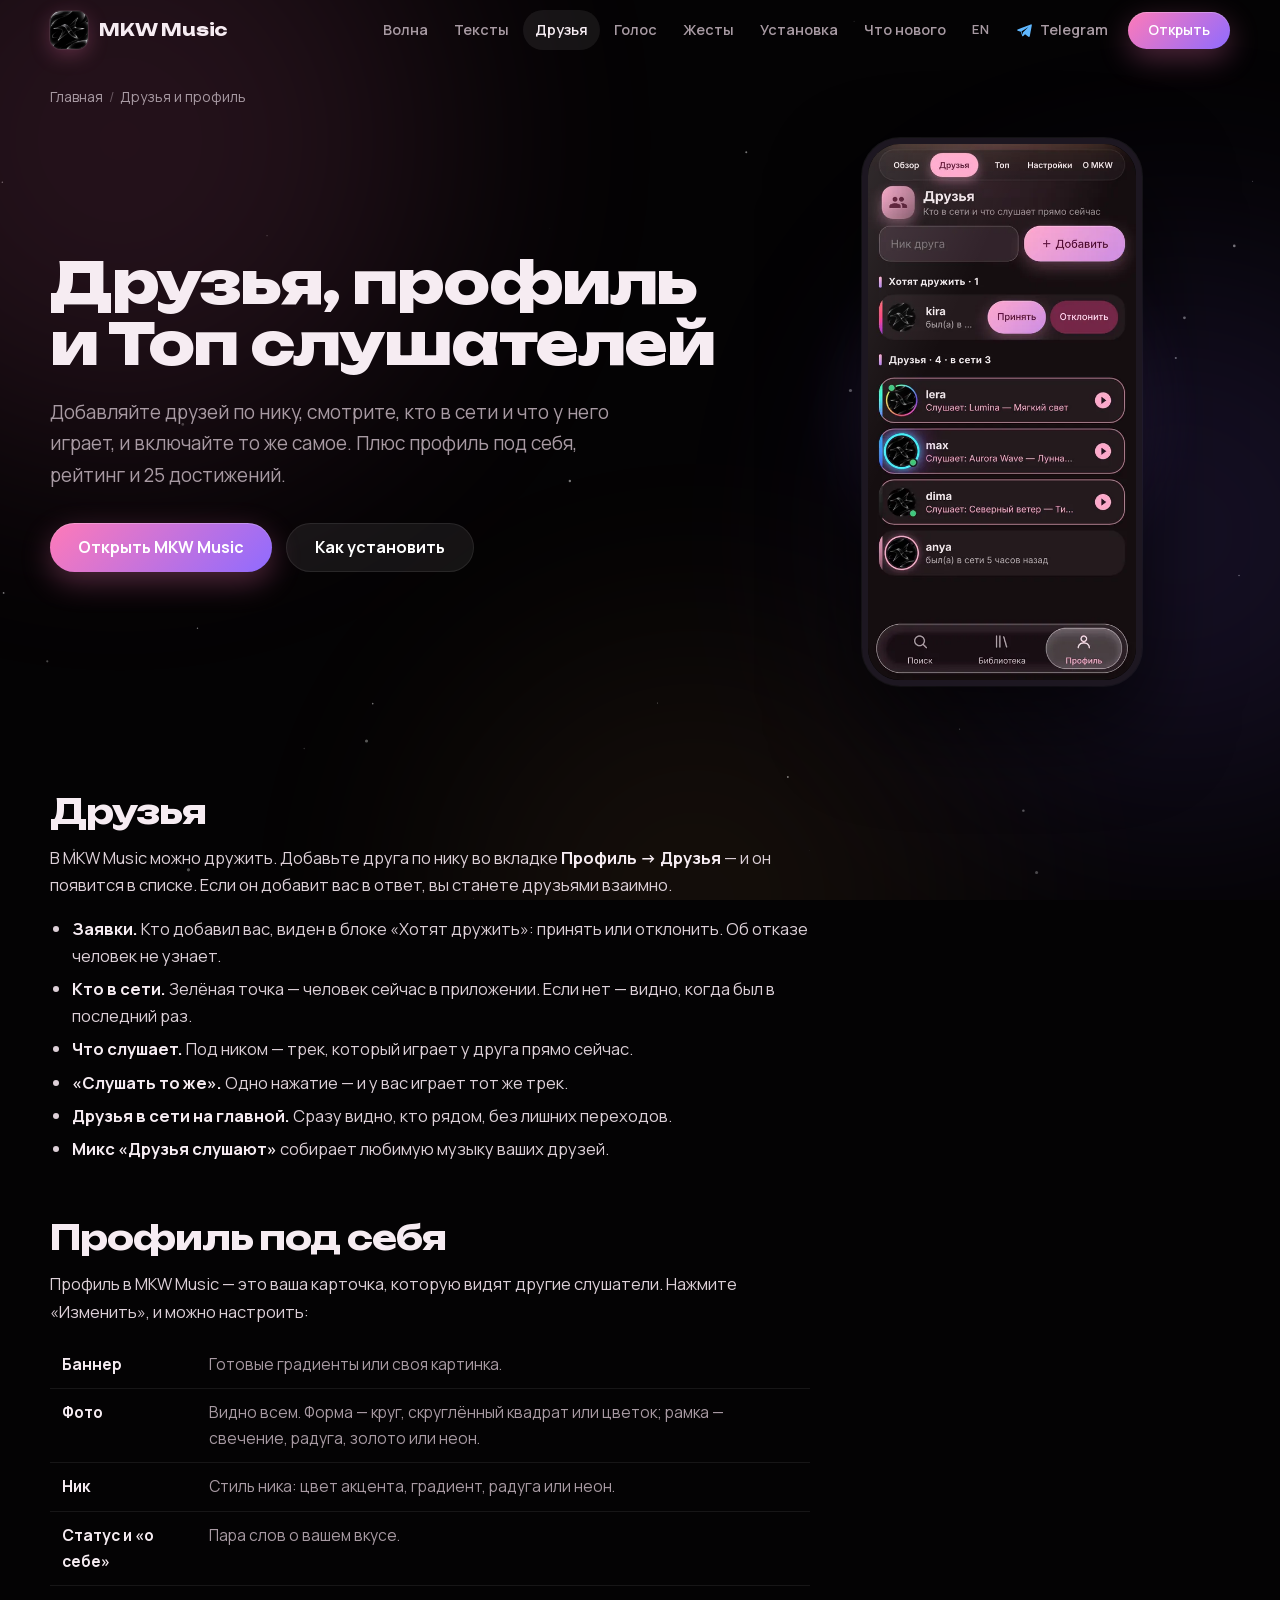
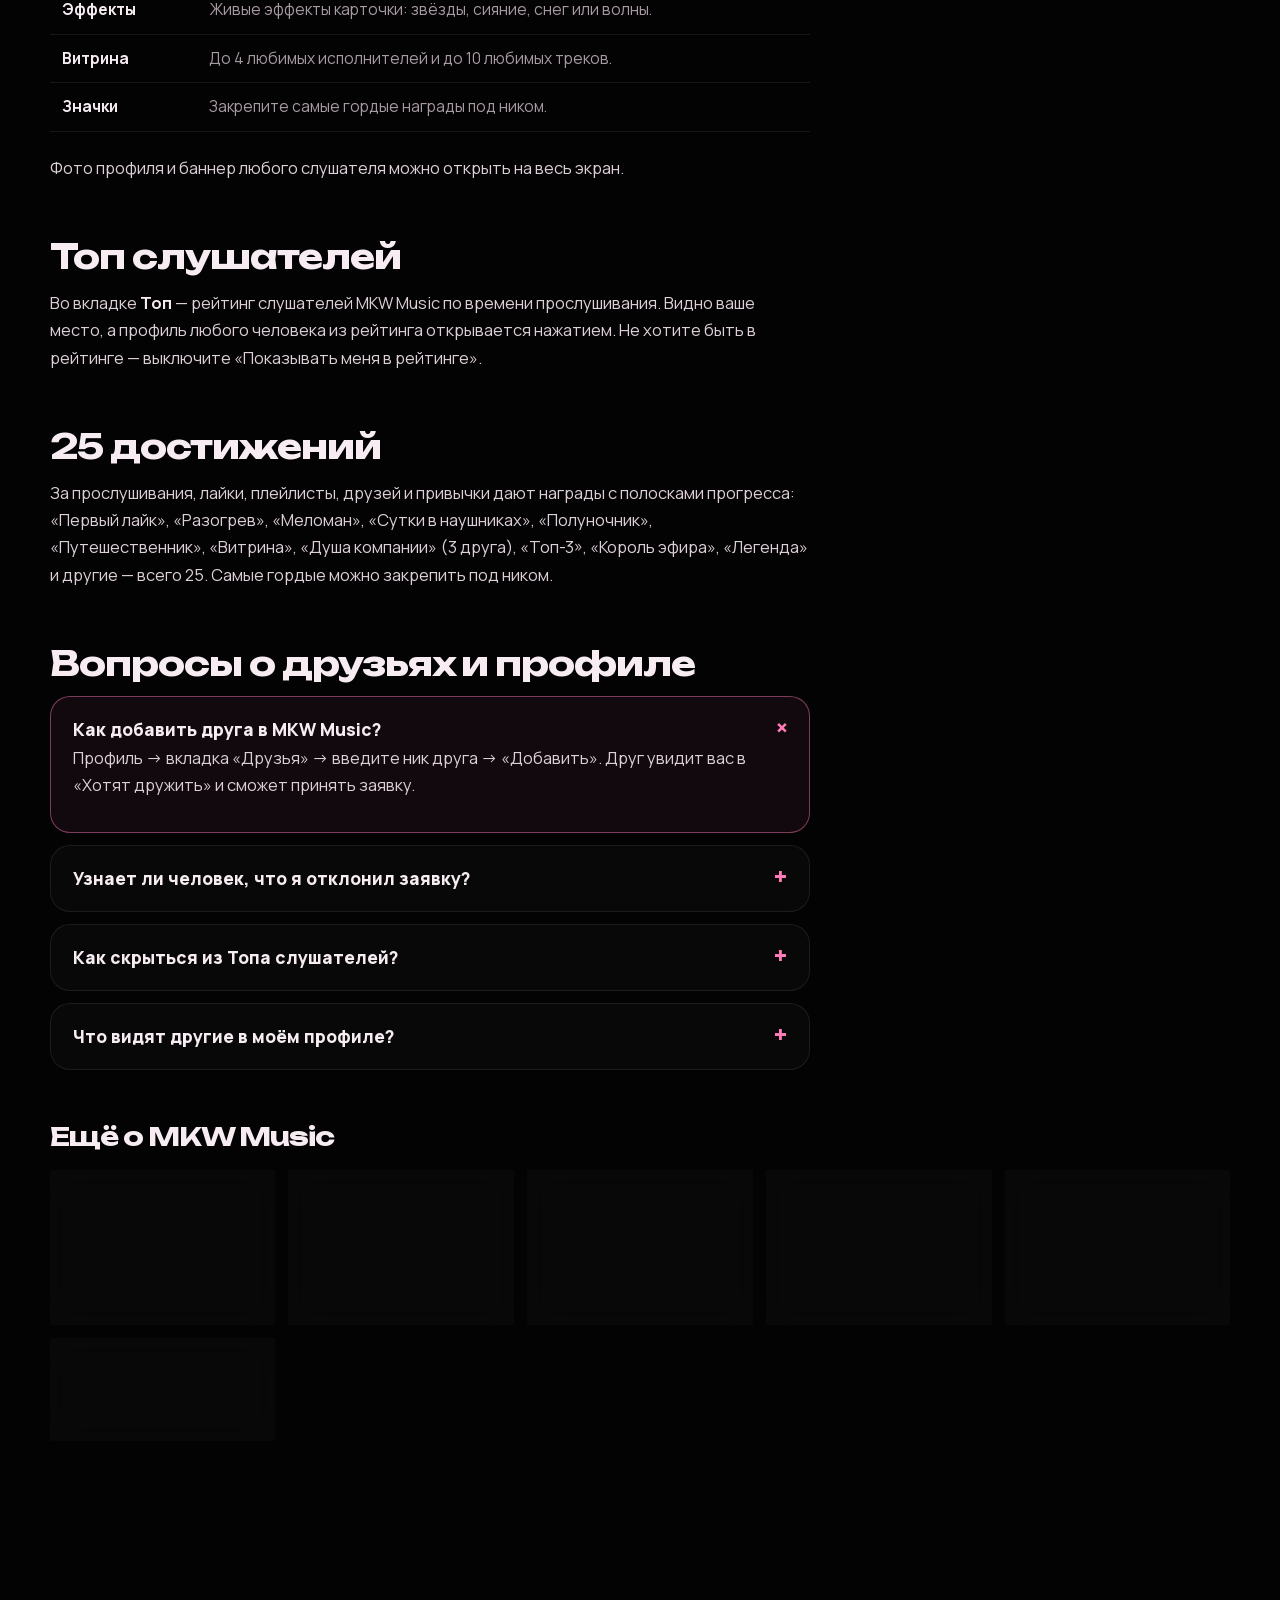
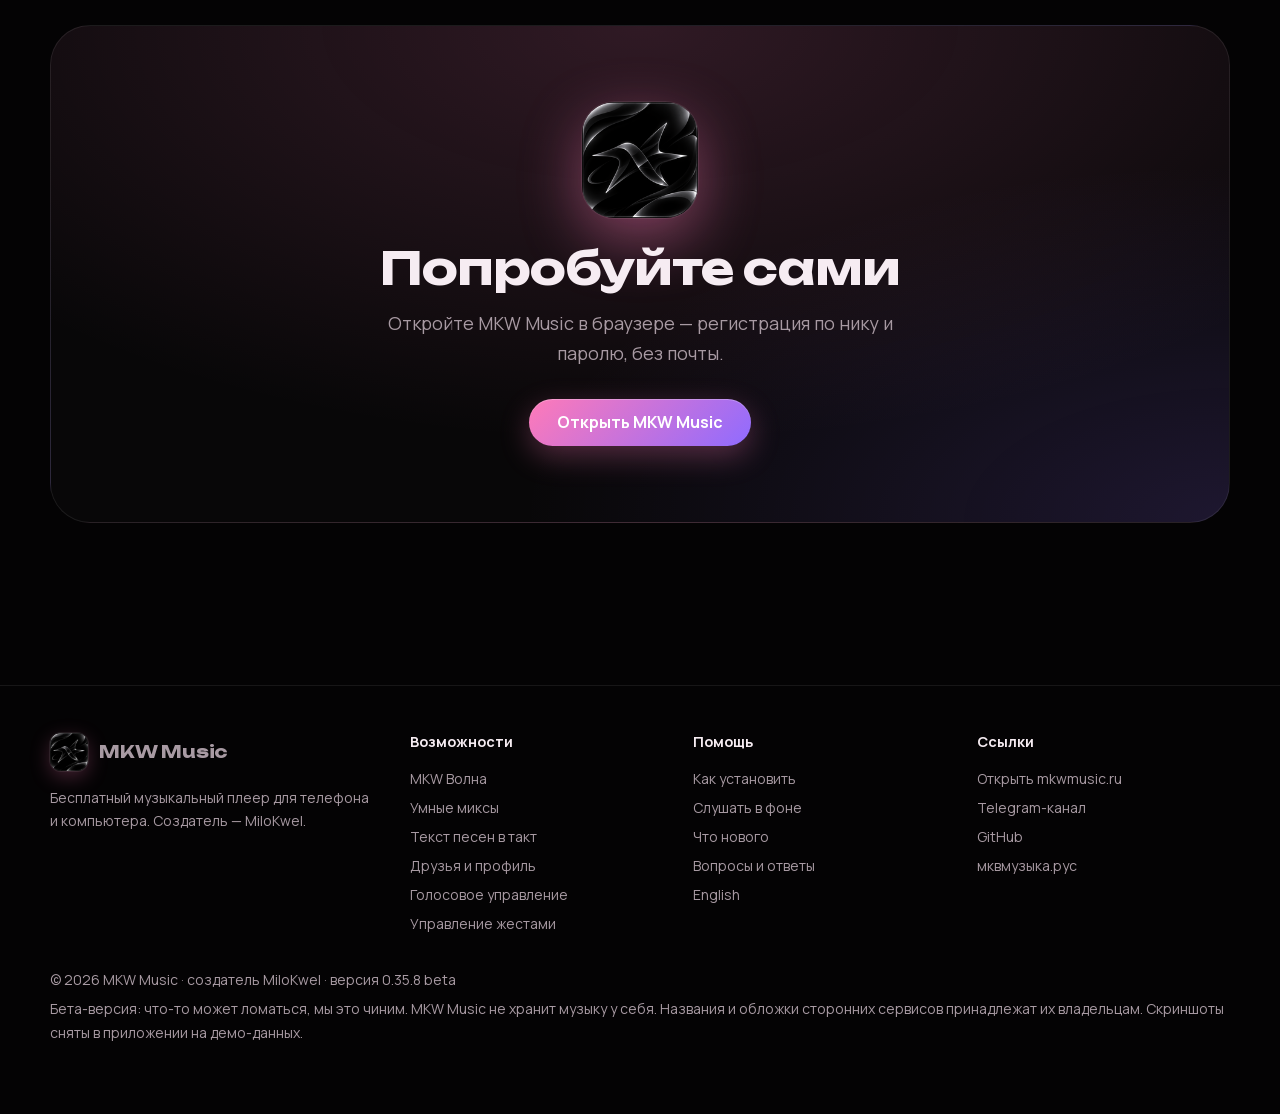
==== commit ba8e98d4: "Сайт: промо стикеров MKW, котики в шапке, новые возможности и скриншоты 0.35, кнопка «Открыть» внизу" ====
--- a/druzya/index.html
+++ b/druzya/index.html
@@ -32,8 +32,8 @@
 <link rel="manifest" href="/site.webmanifest">
 <link rel="preload" href="/fonts/unbounded-var.woff" as="font" type="font/woff" crossorigin>
 <link rel="preload" href="/fonts/manrope-var.woff" as="font" type="font/woff" crossorigin>
-<link rel="stylesheet" href="/site.css?v=5">
-<script type="application/ld+json">{"@context":"https://schema.org","@graph":[{"@type":"Organization","@id":"https://mkwmusic.ru/#org","name":"MKW Music","alternateName":["МКВ Музыка","MKW Музыка"],"url":"https://mkwmusic.ru/","logo":{"@type":"ImageObject","url":"https://xn--80adpkcic0dzd.xn--p1acf/img/icon-512.png","width":512,"height":512},"sameAs":["https://xn--80adpkcic0dzd.xn--p1acf/","https://t.me/MKWMusic","https://github.com/milokwela/MKW-Music"],"founder":{"@type":"Person","name":"MiloKwel"}},{"@type":"BreadcrumbList","itemListElement":[{"@type":"ListItem","position":1,"name":"Главная","item":"https://xn--80adpkcic0dzd.xn--p1acf/"},{"@type":"ListItem","position":2,"name":"Друзья и профиль","item":"https://xn--80adpkcic0dzd.xn--p1acf/druzya/"}]},{"@type":"WebPage","@id":"https://xn--80adpkcic0dzd.xn--p1acf/druzya/","url":"https://xn--80adpkcic0dzd.xn--p1acf/druzya/","name":"Друзья, профиль и Топ слушателей — слушайте вместе | MKW Music","inLanguage":"ru","isPartOf":{"@type":"WebSite","@id":"https://xn--80adpkcic0dzd.xn--p1acf/#site"},"about":{"@id":"https://mkwmusic.ru/#app"},"dateModified":"2026-11-02"},{"@type":"FAQPage","mainEntity":[{"@type":"Question","name":"Как добавить друга в MKW Music?","acceptedAnswer":{"@type":"Answer","text":"Профиль → вкладка «Друзья» → введите ник друга → «Добавить». Друг увидит вас в «Хотят дружить» и сможет принять заявку."}},{"@type":"Question","name":"Узнает ли человек, что я отклонил заявку?","acceptedAnswer":{"@type":"Answer","text":"Нет. Он просто пропадёт из ваших заявок."}},{"@type":"Question","name":"Как скрыться из Топа слушателей?","acceptedAnswer":{"@type":"Answer","text":"Во вкладке «Топ» выключите «Показывать меня в рейтинге»."}},{"@type":"Question","name":"Что видят другие в моём профиле?","acceptedAnswer":{"@type":"Answer","text":"Ник, фото, баннер, статус, «о себе», витрину любимых исполнителей и треков, статистику, награды, а также в сети ли вы и что слушаете. Лайки и история целиком не видны."}}]}]}</script>
+<link rel="stylesheet" href="/site.css?v=6">
+<script type="application/ld+json">{"@context":"https://schema.org","@graph":[{"@type":"Organization","@id":"https://mkwmusic.ru/#org","name":"MKW Music","alternateName":["МКВ Музыка","MKW Музыка"],"url":"https://mkwmusic.ru/","logo":{"@type":"ImageObject","url":"https://xn--80adpkcic0dzd.xn--p1acf/img/icon-512.png","width":512,"height":512},"sameAs":["https://xn--80adpkcic0dzd.xn--p1acf/","https://t.me/MKWMusic","https://github.com/milokwela/MKW-Music"],"founder":{"@type":"Person","name":"MiloKwel"}},{"@type":"BreadcrumbList","itemListElement":[{"@type":"ListItem","position":1,"name":"Главная","item":"https://xn--80adpkcic0dzd.xn--p1acf/"},{"@type":"ListItem","position":2,"name":"Друзья и профиль","item":"https://xn--80adpkcic0dzd.xn--p1acf/druzya/"}]},{"@type":"WebPage","@id":"https://xn--80adpkcic0dzd.xn--p1acf/druzya/","url":"https://xn--80adpkcic0dzd.xn--p1acf/druzya/","name":"Друзья, профиль и Топ слушателей — слушайте вместе | MKW Music","inLanguage":"ru","isPartOf":{"@type":"WebSite","@id":"https://xn--80adpkcic0dzd.xn--p1acf/#site"},"about":{"@id":"https://mkwmusic.ru/#app"},"dateModified":"2026-11-04"},{"@type":"FAQPage","mainEntity":[{"@type":"Question","name":"Как добавить друга в MKW Music?","acceptedAnswer":{"@type":"Answer","text":"Профиль → вкладка «Друзья» → введите ник друга → «Добавить». Друг увидит вас в «Хотят дружить» и сможет принять заявку."}},{"@type":"Question","name":"Узнает ли человек, что я отклонил заявку?","acceptedAnswer":{"@type":"Answer","text":"Нет. Он просто пропадёт из ваших заявок."}},{"@type":"Question","name":"Как скрыться из Топа слушателей?","acceptedAnswer":{"@type":"Answer","text":"Во вкладке «Топ» выключите «Показывать меня в рейтинге»."}},{"@type":"Question","name":"Что видят другие в моём профиле?","acceptedAnswer":{"@type":"Answer","text":"Ник, фото, баннер, статус, «о себе», витрину любимых исполнителей и треков, статистику, награды, а также в сети ли вы и что слушаете. Лайки и история целиком не видны."}}]}]}</script>
 </head>
 <body>
 <a class="skip" href="#content">К содержанию</a>
@@ -70,6 +70,8 @@
 <symbol id="s-desk" viewBox="0 0 24 24"><rect x="3" y="4" width="18" height="12" rx="2"/><path d="M8 20h8M12 16v4"/></symbol>
 <symbol id="s-shazam" viewBox="0 0 24 24"><circle cx="12" cy="12" r="9"/><path d="M9 9.5c0-1.5 1.3-2.5 3-2.5M15 14.5c0 1.5-1.3 2.5-3 2.5M8 12h8"/></symbol>
 <symbol id="s-tg" viewBox="0 0 24 24"><path d="M21 4.5L3.5 11.3c-.9.4-.9 1.3 0 1.6l4.3 1.4 1.7 5.2c.2.7 1 .9 1.5.4l2.4-2.2 4.5 3.3c.7.5 1.6.1 1.8-.7L22.4 6c.3-1.2-.4-1.9-1.4-1.5zM8.6 13.9l9.3-6-7.4 7.3-.3 3.2z" fill="currentColor" stroke="none"/></symbol>
+<symbol id="s-sticker" viewBox="0 0 24 24"><path d="M20 12.5V7a3 3 0 0 0-3-3H7a3 3 0 0 0-3 3v10a3 3 0 0 0 3 3h5.5zM12.5 20c0-4.1 3.4-7.5 7.5-7.5"/><circle cx="9" cy="10" r="1"/><circle cx="15" cy="10" r="1"/></symbol>
+<symbol id="s-call" viewBox="0 0 24 24"><path d="M6.6 10.8a15.1 15.1 0 0 0 6.6 6.6l2.2-2.2a1 1 0 0 1 1-.25 11.4 11.4 0 0 0 3.6.57 1 1 0 0 1 1 1V20a1 1 0 0 1-1 1A17 17 0 0 1 3 4a1 1 0 0 1 1-1h3.5a1 1 0 0 1 1 1c0 1.25.2 2.45.57 3.57a1 1 0 0 1-.25 1z"/></symbol>
 <symbol id="s-bolt" viewBox="0 0 24 24"><path d="M13 3L5 13.5h6L10 21l8-10.5h-6z"/></symbol>
 </defs></svg>
 <header class="top" id="top">
@@ -134,9 +136,9 @@
     <div><b>Помощь</b><a href="/ustanovka/">Как установить</a><a href="/ustanovka/#fon">Слушать в фоне</a><a href="/novoe/">Что нового</a><a href="/#faq">Вопросы и ответы</a><a href="/en/" hreflang="en" lang="en">English</a></div>
     <div><b>Ссылки</b><a href="https://mkwmusic.ru">Открыть mkwmusic.ru</a><a href="https://t.me/MKWMusic" rel="noopener">Telegram-канал</a><a href="https://github.com/milokwela/MKW-Music" rel="noopener">GitHub</a><a href="/">мквмузыка.рус</a></div>
   </div>
-  <div>© 2026 MKW Music · создатель MiloKwel · версия 0.22.0 beta</div>
+  <div>© 2026 MKW Music · создатель MiloKwel · версия 0.35.8 beta</div>
   <div style="margin-top:6px">Бета-версия: что-то может ломаться, мы это чиним. MKW Music не хранит музыку у себя. Названия и обложки сторонних сервисов принадлежат их владельцам. Скриншоты сняты в приложении на демо-данных.</div>
 </div></footer>
-<script src="/site.js?v=5" defer></script>
+<script src="/site.js?v=6" defer></script>
 </body>
 </html>
--- a/site.css
+++ b/site.css
@@ -356,3 +356,87 @@
 .fview .glow,.cphone{position:relative}
 .sw{transition:transform .25s cubic-bezier(.3,1.6,.5,1)}
 .btn,.tgcard{will-change:transform}
+
+/* ===== 0.35: котики MKW, промо стикеров, кнопка внизу ===== */
+.stage .trio{position:absolute;left:50%;bottom:-18px;width:420px;height:200px;margin-left:-210px;z-index:5;pointer-events:none}
+.trio img{position:absolute;bottom:0;filter:drop-shadow(0 16px 26px rgba(0,0,0,.7));transform-origin:50% 95%}
+.trio .t-l{left:0;width:150px;bottom:24px;animation:tIn .8s .6s both cubic-bezier(.2,1.5,.4,1),tGl 1s 1.4s ease-in-out infinite}
+.trio .t-r{right:0;width:140px;bottom:28px;animation:tIn .8s .8s both cubic-bezier(.2,1.5,.4,1),tGr 1s 1.4s ease-in-out infinite}
+.trio .t-c{left:50%;width:180px;margin-left:-90px;z-index:2;animation:tIn .8s 1s both cubic-bezier(.2,1.5,.4,1),tB .5s 1.8s ease-in-out infinite alternate}
+.stage .fly{position:absolute;width:64px;z-index:4;filter:drop-shadow(0 8px 14px rgba(0,0,0,.5));animation:fly 5s ease-in-out infinite alternate;pointer-events:none}
+.stage .f1{left:-4%;top:6%;animation-delay:-1s}.stage .f2{right:-3%;top:2%;width:70px;animation-delay:-2.4s}
+.stage .f3{left:-7%;top:52%;width:54px;animation-delay:-3.3s}.stage .f4{right:-6%;top:50%;width:58px;animation-delay:-.4s}
+@keyframes tIn{from{opacity:0;transform:translateY(60px) scale(.4)}to{opacity:1;transform:none}}
+@keyframes tGl{0%,100%{rotate:-7deg;translate:0 0}50%{rotate:2deg;translate:0 -10px}}
+@keyframes tGr{0%,100%{rotate:7deg;translate:0 -8px}50%{rotate:-2deg;translate:0 0}}
+@keyframes tB{from{translate:0 0}to{translate:0 -10px}}
+@keyframes fly{from{translate:0 0;rotate:-10deg}to{translate:0 -18px;rotate:10deg}}
+
+#stickers{scroll-margin-top:70px}
+.stk{display:grid;grid-template-columns:minmax(0,1.15fr) minmax(0,.85fr);gap:48px;align-items:center}
+.stk h2{margin:0 0 10px}
+.stk .tag{margin-bottom:16px}
+.stk-grid{display:grid;grid-template-columns:repeat(auto-fill,minmax(70px,1fr));gap:8px;margin:22px 0 24px;max-height:420px;overflow:auto;padding:4px;scrollbar-width:thin;-webkit-mask-image:linear-gradient(#000 88%,transparent);mask-image:linear-gradient(#000 88%,transparent)}
+.sg{aspect-ratio:1;border:1px solid var(--line);border-radius:20px;background:var(--card);padding:6px;cursor:pointer;transition:transform .25s cubic-bezier(.3,1.6,.5,1),background .2s,border-color .2s}
+.sg img{width:100%;height:100%;object-fit:contain}
+.sg:hover{transform:scale(1.12) rotate(-5deg);background:rgba(255,122,184,.12);border-color:rgba(255,122,184,.45)}
+.sg:active{transform:scale(.9)}
+.sg.sent{animation:sgSent .5s ease}
+@keyframes sgSent{40%{transform:scale(.8) rotate(8deg)}}
+.stk-r{position:relative;display:flex;justify-content:center}
+.stk-r .glow{position:absolute;inset:10% 0;border-radius:50%;background:radial-gradient(closest-side,rgba(255,122,184,.35),rgba(143,107,255,.18),transparent);filter:blur(30px)}
+.chatm{position:relative;width:min(360px,100%);height:560px;display:flex;flex-direction:column;border-radius:34px;border:6px solid #1d171c;background:#120d11;box-shadow:0 40px 90px rgba(0,0,0,.6);overflow:hidden}
+.cm-top{display:flex;align-items:center;gap:10px;padding:14px 16px;border-bottom:1px solid var(--line);background:rgba(255,255,255,.03)}
+.cm-top img{width:36px;height:36px;border-radius:50%;background:#2a2229;object-fit:contain}
+.cm-top b{display:block;font-size:15px;line-height:1.2}.cm-top small{color:var(--ok);font-size:12px}
+.cm-top small.typing{color:var(--p)}
+.cm-body{flex:1;display:flex;flex-direction:column;justify-content:flex-end;gap:8px;padding:14px;overflow:hidden}
+.cm-msg{max-width:78%;padding:9px 14px;border-radius:18px;font-size:14.5px;line-height:1.35}
+.cm-msg.them{align-self:flex-start;background:#2a2229;border-bottom-left-radius:6px}
+.cm-msg.me{align-self:flex-end;background:linear-gradient(135deg,#ffb3d6,#ff8fc4);color:#2a0d1c;border-bottom-right-radius:6px}
+.cm-st{width:130px}.cm-st img{width:130px;height:130px;object-fit:contain;filter:drop-shadow(0 8px 16px rgba(0,0,0,.5))}
+.cm-st.them{align-self:flex-start}.cm-st.me{align-self:flex-end}
+.cm-st.new{animation:cmIn .55s cubic-bezier(.2,1.5,.4,1) both}
+@keyframes cmIn{from{opacity:0;transform:translateY(40px) scale(.3) rotate(-12deg)}to{opacity:1;transform:none}}
+.cm-bar{display:flex;align-items:center;gap:8px;padding:10px 12px 14px}
+.cm-b{display:grid;place-items:center;width:38px;height:38px;border-radius:50%;background:rgba(255,255,255,.07);color:var(--p)}
+.cm-b.mic{background:linear-gradient(135deg,#ffb3d6,#ff8fc4);color:#2a0d1c}
+.cm-b .sv{width:20px;height:20px}
+.cm-in{flex:1;padding:9px 14px;border-radius:999px;background:rgba(255,255,255,.06);color:var(--mut);font-size:14px}
+.stk-marq{margin-top:40px;display:grid;gap:12px;-webkit-mask-image:linear-gradient(90deg,transparent,#000 8%,#000 92%,transparent);mask-image:linear-gradient(90deg,transparent,#000 8%,#000 92%,transparent)}
+.sm-row{overflow:hidden}
+.sm-row>div{display:flex;gap:14px;width:max-content;animation:smq 70s linear infinite}
+.sm-row.rev>div{animation-direction:reverse;animation-duration:60s}
+.sm-row img{width:92px;height:92px;object-fit:contain;padding:8px;border-radius:24px;background:rgba(255,255,255,.035)}
+@keyframes smq{to{transform:translateX(-50%)}}
+
+.sticky-cta{position:fixed;left:50%;bottom:calc(14px + env(safe-area-inset-bottom));z-index:40;display:none;align-items:center;gap:10px;padding:8px 22px 8px 10px;border-radius:999px;background:linear-gradient(135deg,var(--p),var(--p2));color:#fff;font-weight:800;text-decoration:none;box-shadow:0 14px 40px rgba(255,122,184,.45);transform:translate(-50%,140%);transition:transform .45s cubic-bezier(.2,1.3,.4,1)}
+.sticky-cta img{width:34px;height:34px;object-fit:contain;background:rgba(0,0,0,.25);border-radius:50%}
+.sticky-cta.on{transform:translate(-50%,0)}
+@media(max-width:900px){
+  .sticky-cta{display:flex}
+  .stk{grid-template-columns:minmax(0,1fr);gap:28px}
+  .stk-l{text-align:center}.stk .cta{justify-content:center}
+  .stk-grid{max-height:300px;grid-template-columns:repeat(auto-fill,minmax(62px,1fr))}
+  .chatm{height:460px}
+  .stage .trio{width:300px;height:150px;margin-left:-150px;bottom:-10px}
+  .trio .t-l{width:106px;bottom:18px}.trio .t-r{width:100px;bottom:20px}.trio .t-c{width:128px;margin-left:-64px}
+  .stage .fly{width:46px}
+}
+@media(prefers-reduced-motion:reduce){.trio img,.stage .fly,.sm-row>div{animation:none!important}}
+.vtx{margin:6px 0 8px;color:var(--tx);font-weight:600}
+.sticky-cta{white-space:nowrap}
+.cm-body{min-height:0}
+.cm-st,.cm-st img{width:112px;height:112px}
+@media(max-width:900px){
+  .stk{text-align:center}
+  .stk-l{display:contents}
+  .stk>.stk-l>.tag,.stk>.stk-l>h2,.stk>.stk-l>.sub{order:1}
+  .stk-r{order:2}
+  .stk-grid{order:3;margin:0;max-height:240px}
+  .stk .cta{order:4}
+  .stk .tag{justify-self:center}
+  .chatm{height:330px;border-width:5px}
+  .cm-st,.cm-st img{width:92px;height:92px}
+}
+@media(max-width:900px){.stk{row-gap:14px}.stk .sub{margin:0}.chatm{height:380px}.stk-r{margin:8px 0}}
